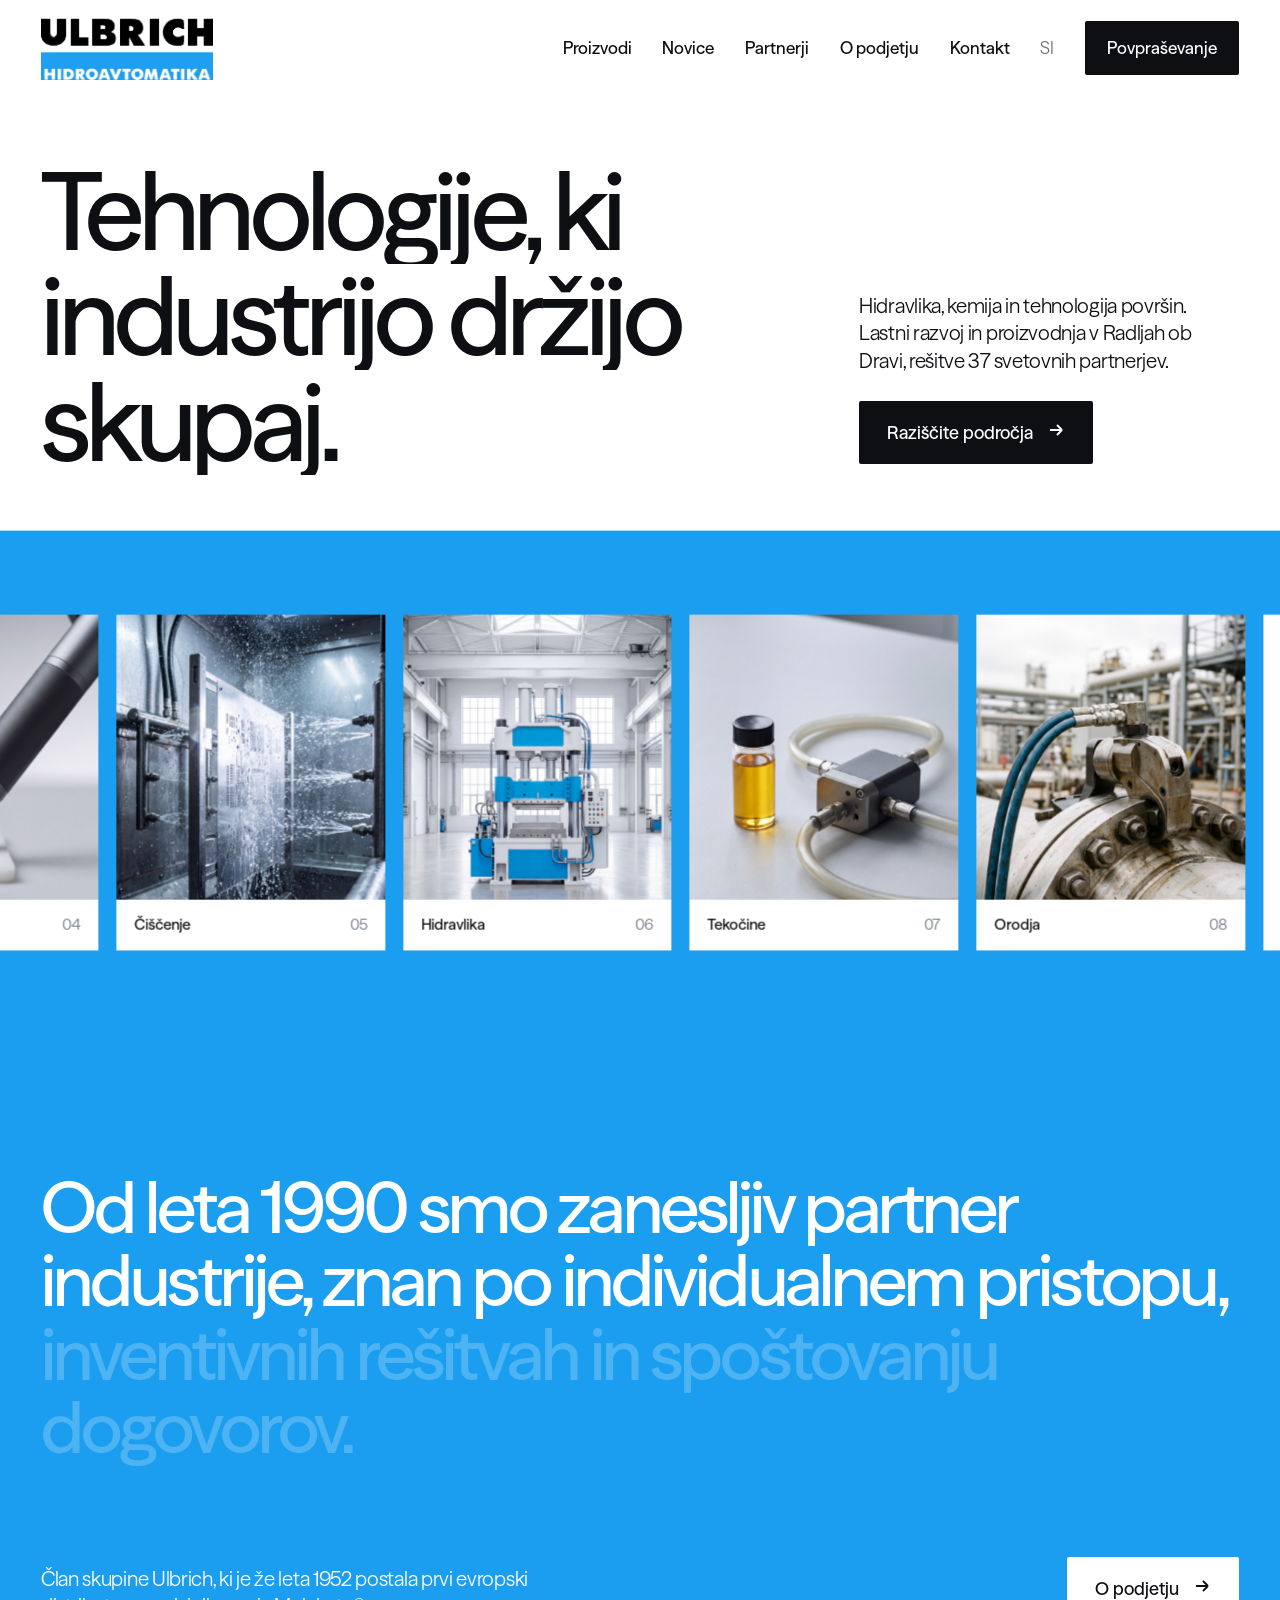
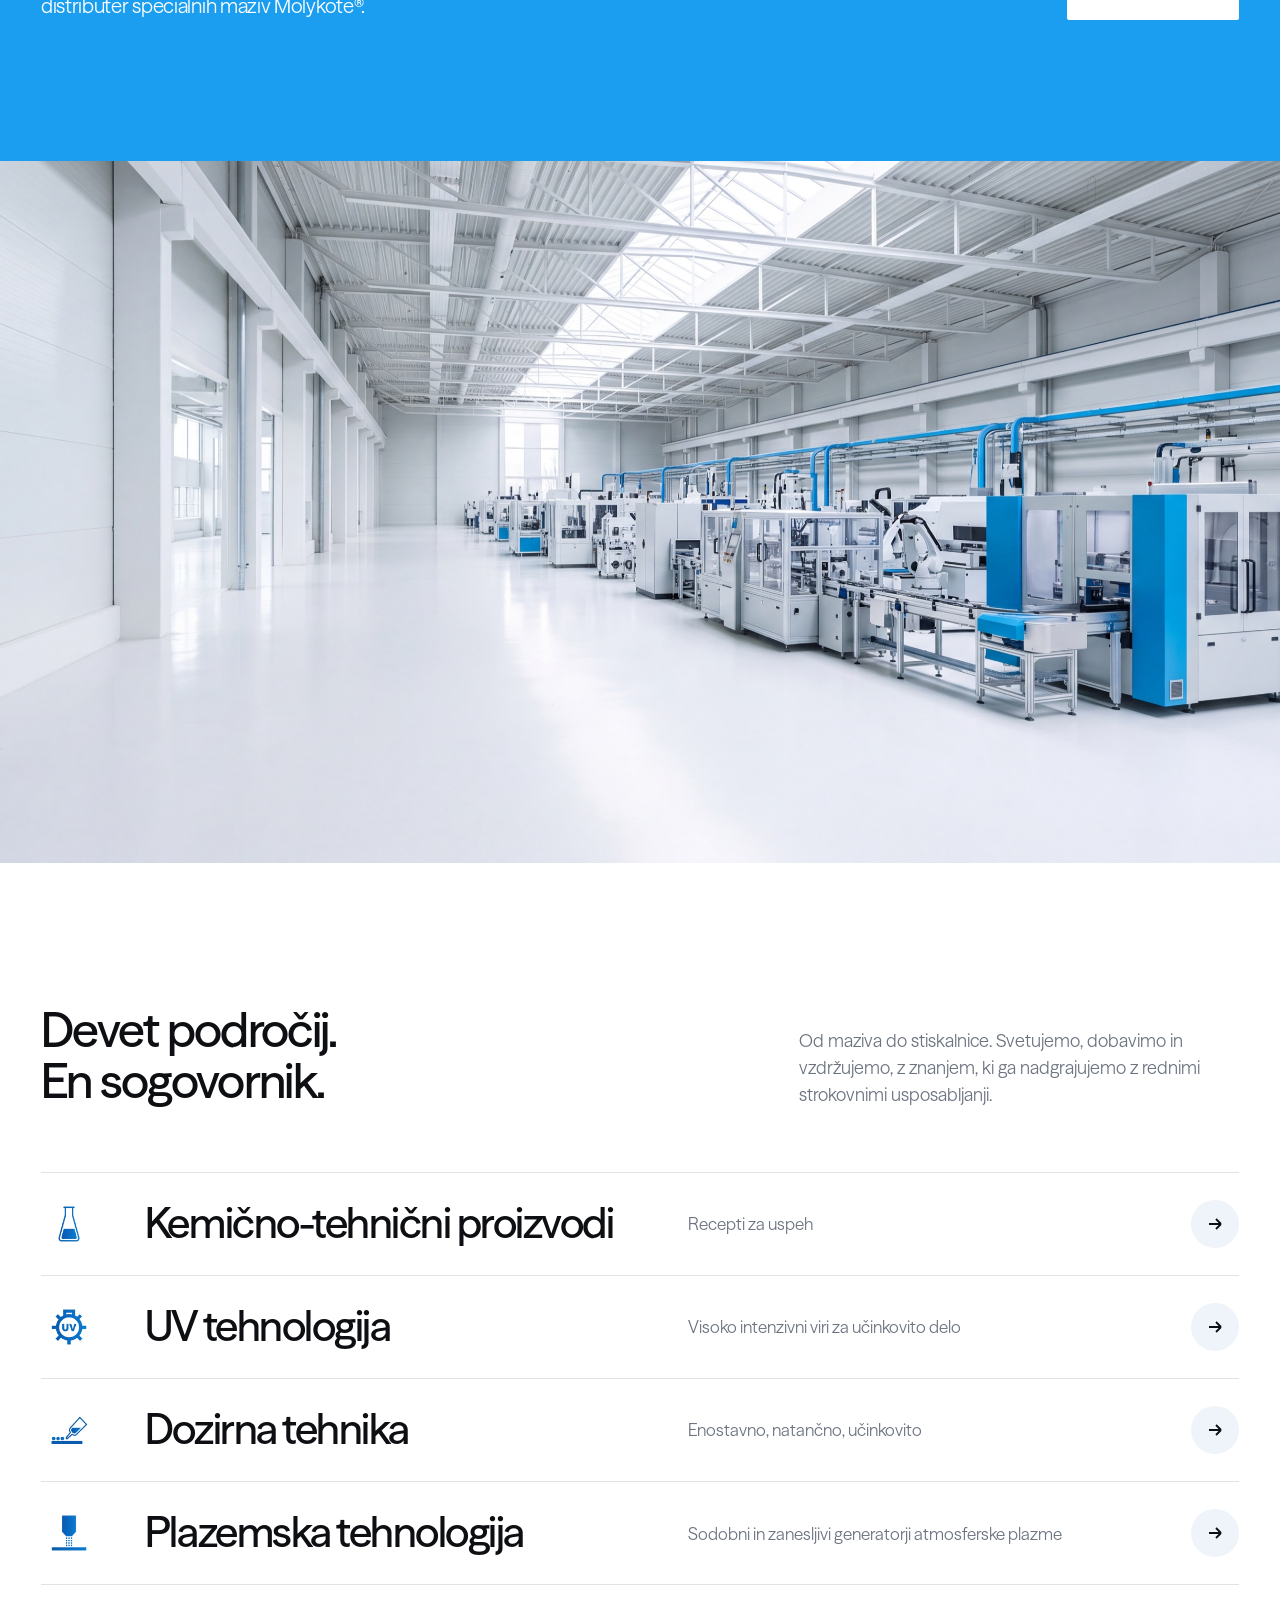
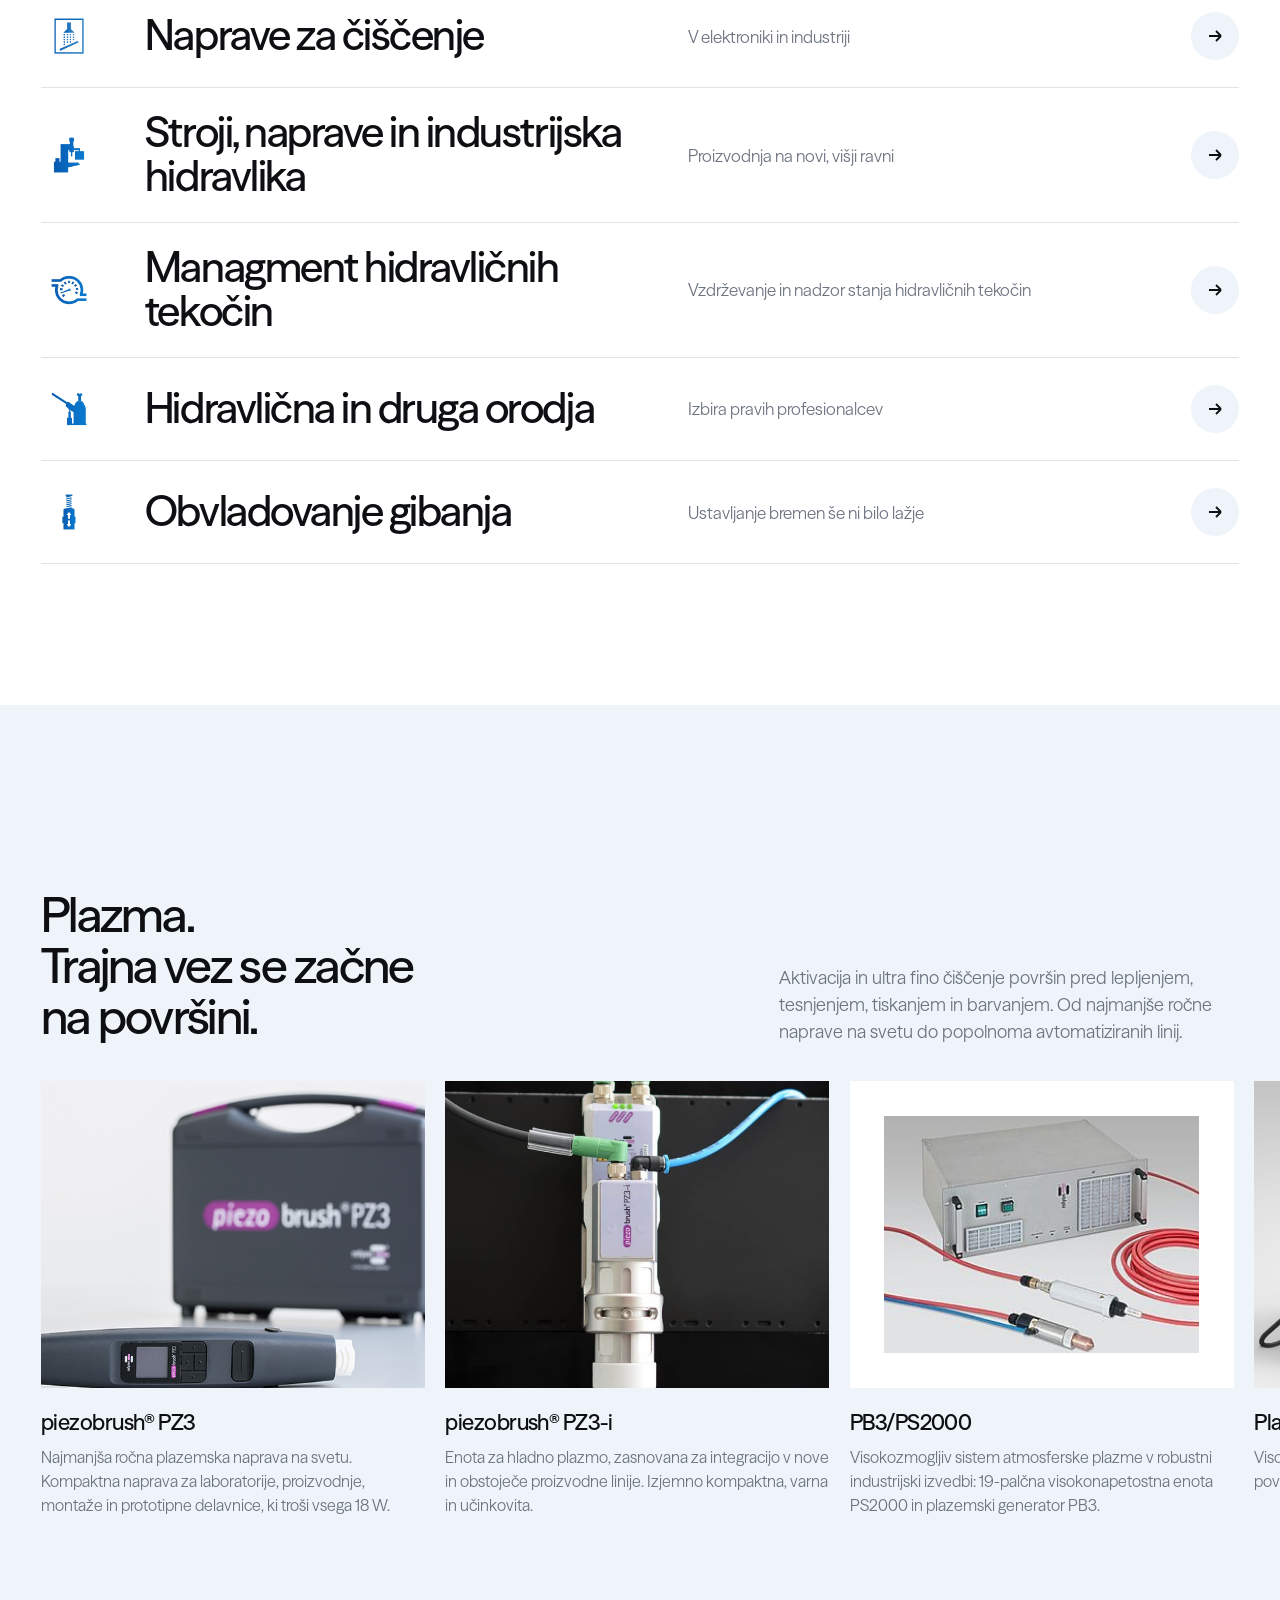
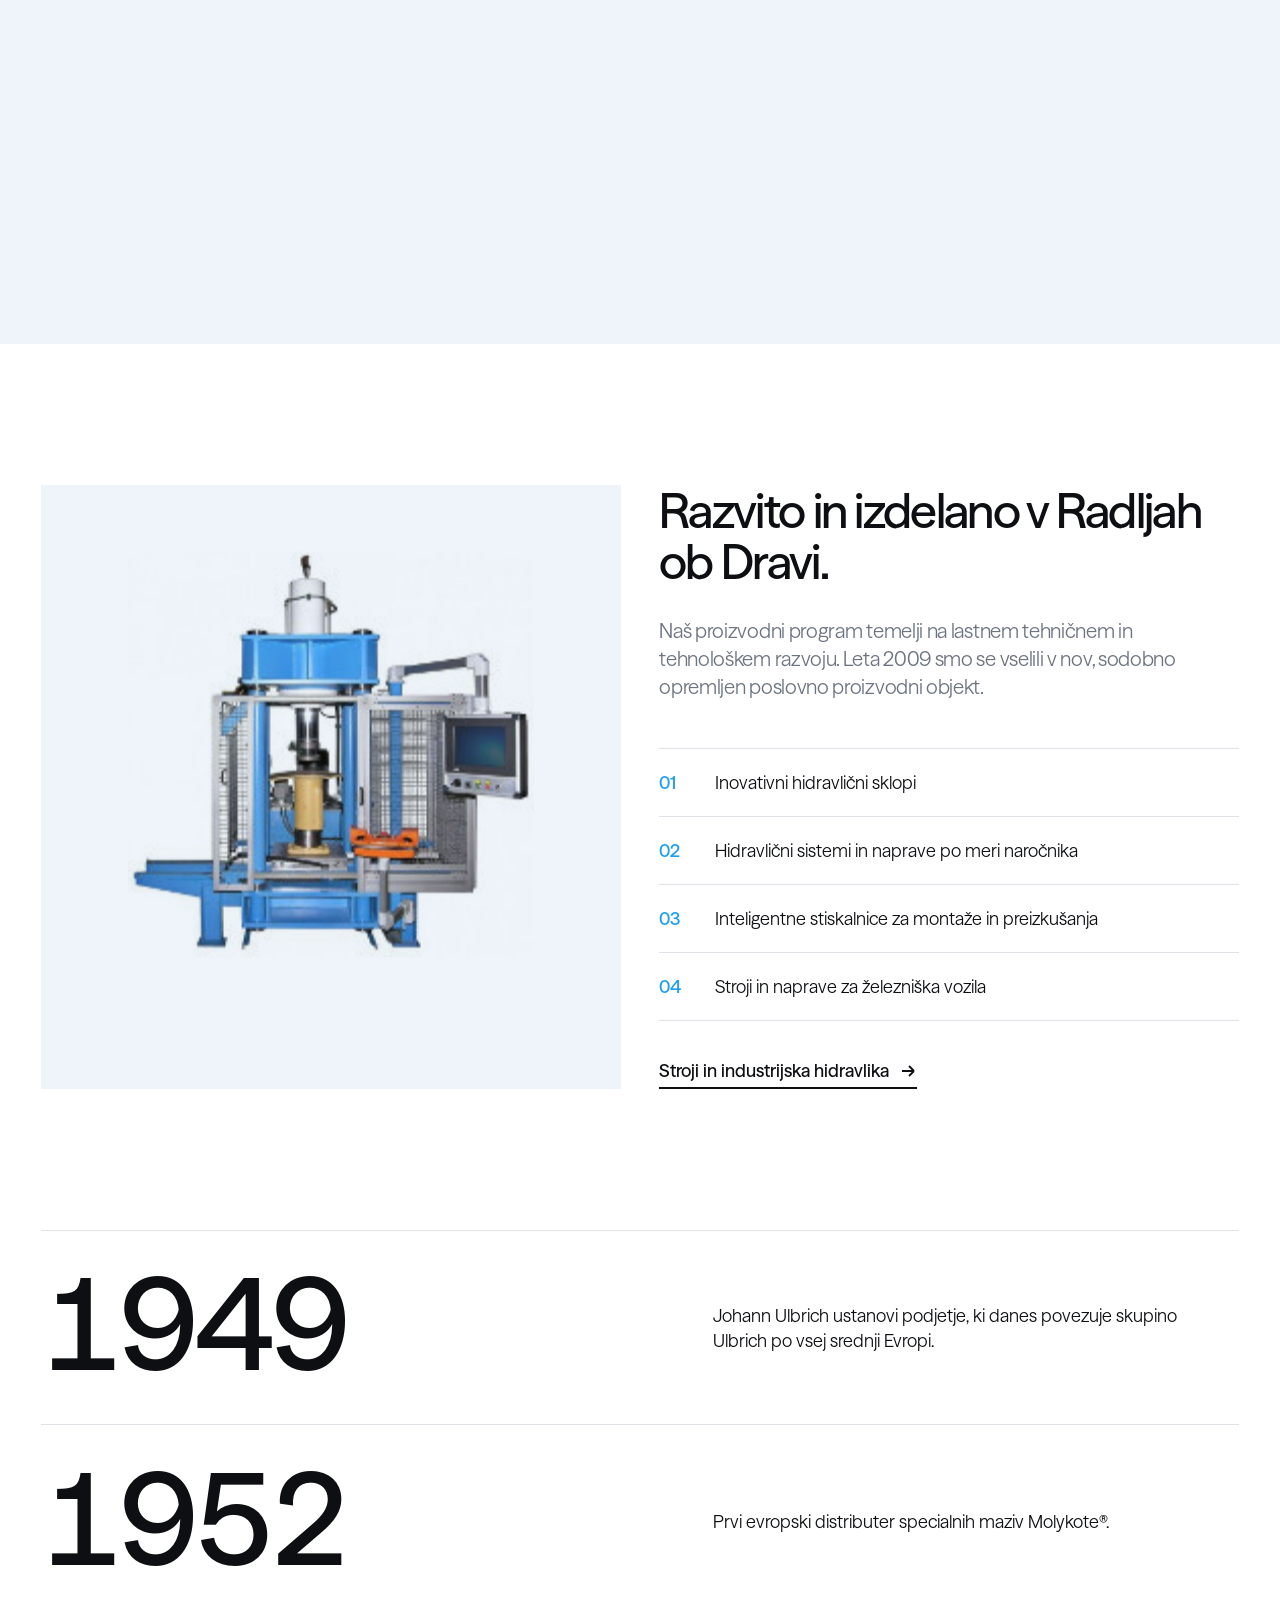
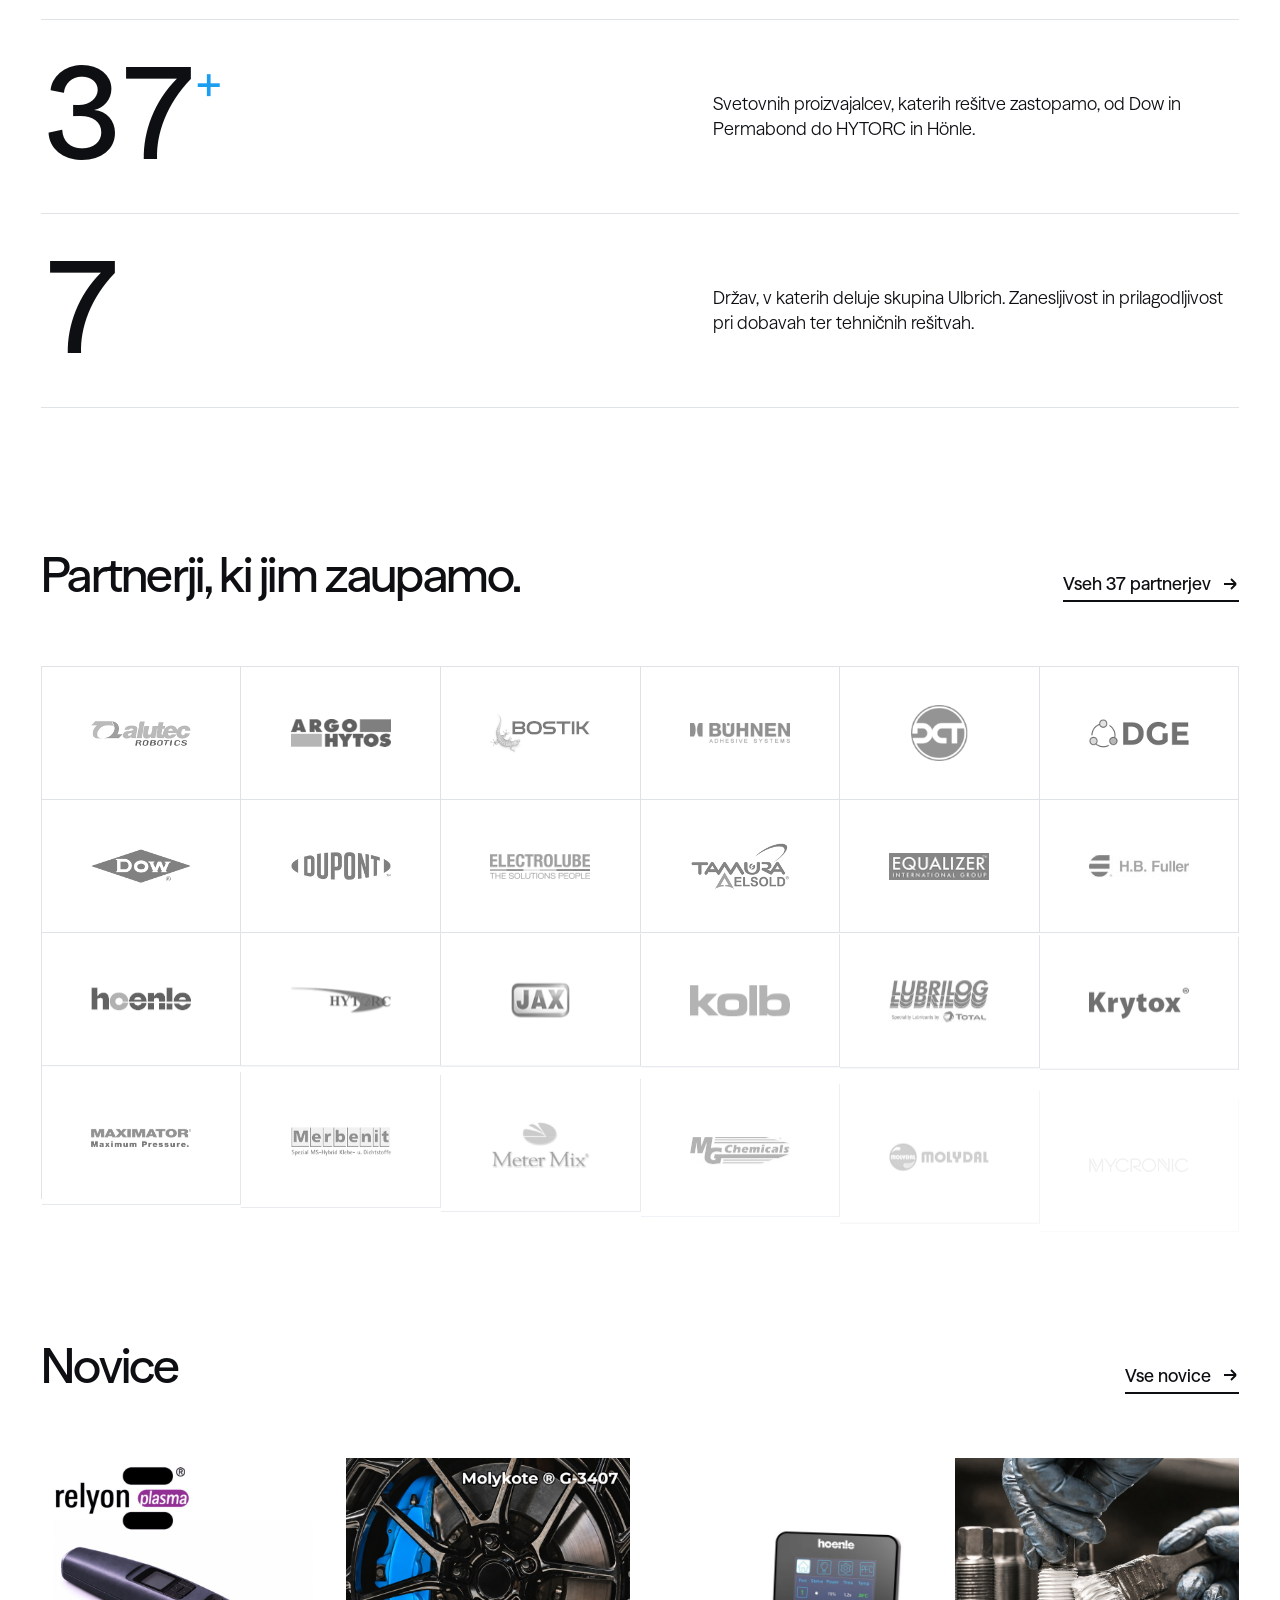
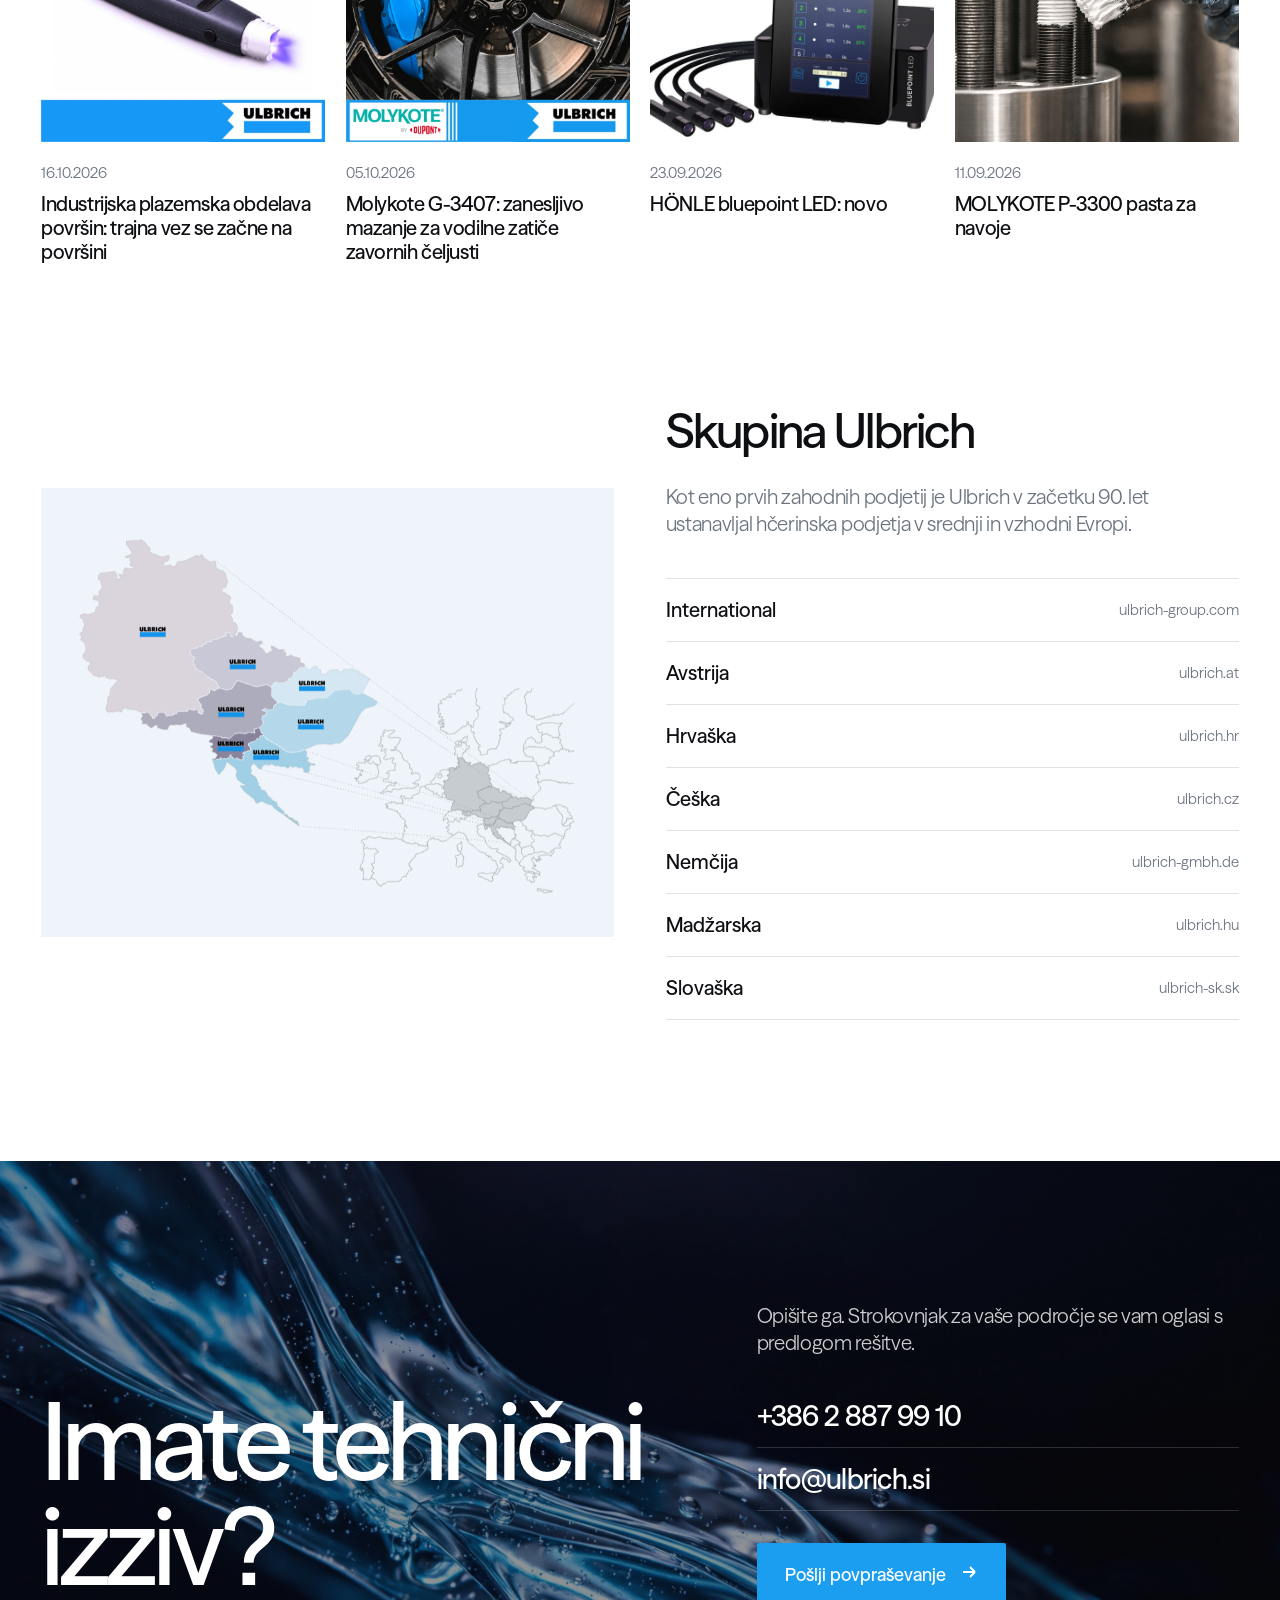
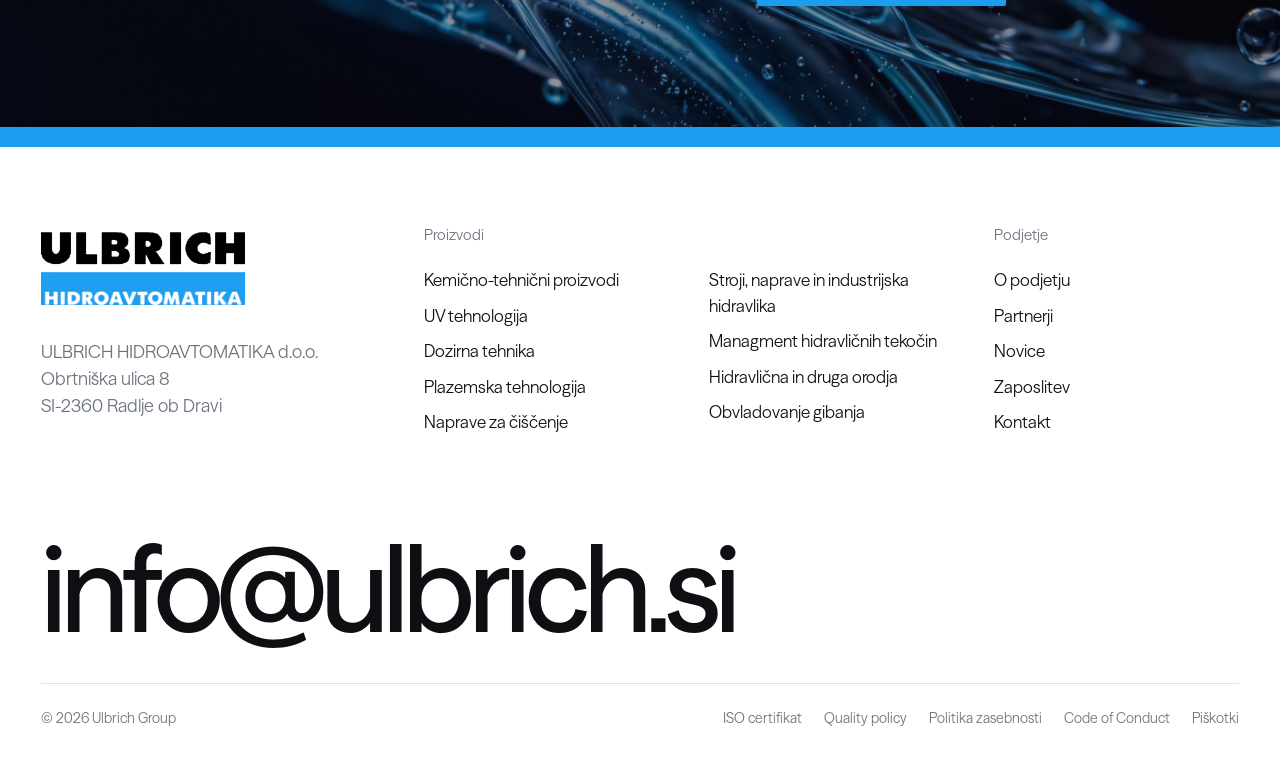
==== site/index.html @ 4a5169c9 "Ulbrich Hidroavtomatika website redesign Static multi-page site (home, 9 technology categories, news" ====
<!doctype html>
<html lang="sl"><head>
<meta charset="utf-8"><meta name="viewport" content="width=device-width,initial-scale=1">
<title>Ulbrich Hidroavtomatika</title><meta name="description" content="Ulbrich Hidroavtomatika: kemično-tehnični proizvodi, UV, dozirna in plazemska tehnologija, industrijska hidravlika in orodja. Radlje ob Dravi, od leta 1990."><meta name="robots" content="noindex">
<link rel="icon" href="assets/img/fav512.png"><link rel="preload" href="assets/fonts/SeasonSans-TRIAL-Medium.otf" as="font" type="font/otf" crossorigin>
<link rel="stylesheet" href="assets/css/style.css">
</head><body>

<div class="loader" aria-hidden="true"><div class="lg"><img src="assets/img/logo_hidro.png" alt=""></div></div>
<header class="hdr">
  <a class="logo" href="index.html" aria-label="Ulbrich Hidroavtomatika, domov"><img src="assets/img/logo_hidro.png" alt="Ulbrich Hidroavtomatika"></a>
  <nav class="nav">
    <button data-mega class="">Proizvodi</button>
    <a href="novice.html" class="">Novice</a>
    <a href="partnerji.html" class="">Partnerji</a>
    <a href="o-podjetju.html" class="">O podjetju</a>
    <a href="kontakt.html" class="">Kontakt</a>
    <span class="lang hide-m">SI</span>
    <a class="cta" href="#" data-inquiry="">Povpraševanje</a>
  </nav>
  <button class="burger" aria-label="Meni"><span></span><span></span></button>
</header>
<div class="mega" role="menu">
  <div class="mega-cats"><a href="kemicno-tehnicni-proizvodi.html" data-pic="assets/img/hf/02_adhesive.jpg" class="is-on"><span class="n">01</span>Kemično-tehnični proizvodi</a><a href="uv-tehnologija.html" data-pic="assets/img/hf/03_uv.jpg" class=""><span class="n">02</span>UV tehnologija</a><a href="dozirna-tehnika.html" data-pic="assets/img/hf/04_dispense.jpg" class=""><span class="n">03</span>Dozirna tehnika</a><a href="plazemska-tehnologija.html" data-pic="assets/img/hf/05_plasma.jpg" class=""><span class="n">04</span>Plazemska tehnologija</a><a href="naprave-za-ciscenje.html" data-pic="assets/img/hf/06_cleaning.jpg" class=""><span class="n">05</span>Naprave za čiščenje</a><a href="stroji-naprave-industrijska-hidravlika.html" data-pic="assets/img/hf/07_press.jpg" class=""><span class="n">06</span>Stroji, naprave in industrijska hidravlika</a><a href="managment-hidravlicnih-tekocin.html" data-pic="assets/img/hf/08_oil.jpg" class=""><span class="n">07</span>Managment hidravličnih tekočin</a><a href="hidravlicna-in-druga-orodja.html" data-pic="assets/img/hf/09_bolting.jpg" class=""><span class="n">08</span>Hidravlična in druga orodja</a><a href="obvladovanje-gibanja.html" data-pic="assets/img/menu_31.jpg" class=""><span class="n">09</span>Obvladovanje gibanja</a></div>
  <div><div class="mega-subs is-on"><a href="kemicno-tehnicni-proizvodi.html">Maziva</a><a href="kemicno-tehnicni-proizvodi.html">Lepila</a><a href="kemicno-tehnicni-proizvodi.html">Tesnilno-lepilne mase</a><a href="kemicno-tehnicni-proizvodi.html">Elektro-kemikalije</a><a href="kemicno-tehnicni-proizvodi.html">Silikonski materiali</a><a href="kemicno-tehnicni-proizvodi.html">Protikorozijska zaščita</a><a href="kemicno-tehnicni-proizvodi.html">Spajke in paste</a><a href="kemicno-tehnicni-proizvodi.html">Čistila in topila za lepila, tesnilne mase in maziva</a><a class="all" href="kemicno-tehnicni-proizvodi.html">Vse o področju kemija &rarr;</a></div><div class="mega-subs "><a href="uv-tehnologija.html">Naprave za sušenje lepil, barv in zalivnih mas</a><a href="uv-tehnologija.html">Naprave za simulacijo sončnega sevanja</a><a href="uv-tehnologija.html">Naprave za testiranje PV panelov</a><a href="uv-tehnologija.html">Naprave za dezinfekcijo</a><a href="uv-tehnologija.html">UV metri, naprave za merjenje intenzitete UV sevanja</a><a href="uv-tehnologija.html">UV LED</a><a class="all" href="uv-tehnologija.html">Vse o področju uv &rarr;</a></div><div class="mega-subs "><a href="dozirna-tehnika.html">Dozirne pištole</a><a href="dozirna-tehnika.html">Dozirni ventili</a><a href="dozirna-tehnika.html">XYZ dozirni sistemi</a><a href="dozirna-tehnika.html">2K mešalni sistemi</a><a href="dozirna-tehnika.html">Pripomočki in potrošni material</a><a href="dozirna-tehnika.html">Dispenzerji in kontrolerji za dozirne ventile</a><a href="dozirna-tehnika.html">Odsesovalne naprave</a><a href="dozirna-tehnika.html">Lube Dispensing</a><a class="all" href="dozirna-tehnika.html">Vse o področju doziranje &rarr;</a></div><div class="mega-subs "><a href="plazemska-tehnologija.html">piezobrush® PZ3</a><a href="plazemska-tehnologija.html">piezobrush® PZ3-i</a><a href="plazemska-tehnologija.html">PB3/PS2000</a><a href="plazemska-tehnologija.html">Plasmatool</a><a href="plazemska-tehnologija.html">Avtomatizacija plazmiranja</a><a href="plazemska-tehnologija.html">Plasma Nozzles for PB3/PS2000</a><a href="plazemska-tehnologija.html">3D tisk s plazemsko aktivacijo</a><a href="plazemska-tehnologija.html">Starter Kit Gas in Electrical</a><a href="plazemska-tehnologija.html">Plasma Treatment Software</a><a href="plazemska-tehnologija.html">Testink-Pins</a><a class="all" href="plazemska-tehnologija.html">Vse o področju plazma &rarr;</a></div><div class="mega-subs "><a href="naprave-za-ciscenje.html">DCT čistilne naprave</a><a href="naprave-za-ciscenje.html">DCT AirJet 4127 CRD</a><a href="naprave-za-ciscenje.html">DCT InJet 388 CD</a><a href="naprave-za-ciscenje.html">DCT InJet 388 CRD</a><a href="naprave-za-ciscenje.html">DCT InJet 388 CRRD Combo</a><a href="naprave-za-ciscenje.html">DCT InJet 388 TWIN CRRD</a><a class="all" href="naprave-za-ciscenje.html">Vse o področju čiščenje &rarr;</a></div><div class="mega-subs "><a href="stroji-naprave-industrijska-hidravlika.html">Stroji in naprave s hidravličnim pogonom in elektronskim krmiljenjem</a><a href="stroji-naprave-industrijska-hidravlika.html">Stroji in naprave za železniška vozila</a><a href="stroji-naprave-industrijska-hidravlika.html">Visokotlačne komponente, kompresorji in sistemi za zrak, pline in tekočine</a><a href="stroji-naprave-industrijska-hidravlika.html">Hidravlični cilindri</a><a href="stroji-naprave-industrijska-hidravlika.html">Hidravlični agregati</a><a href="stroji-naprave-industrijska-hidravlika.html">Hidravlični ventili</a><a href="stroji-naprave-industrijska-hidravlika.html">Hidravlični krmilni bloki</a><a href="stroji-naprave-industrijska-hidravlika.html">Proporcionalna in servo tehnika</a><a href="stroji-naprave-industrijska-hidravlika.html">Filtri za hidravliko</a><a href="stroji-naprave-industrijska-hidravlika.html">Hidravlični sistemi</a><a class="all" href="stroji-naprave-industrijska-hidravlika.html">Vse o področju hidravlika &rarr;</a></div><div class="mega-subs "><a href="managment-hidravlicnih-tekocin.html">Naprave za vzdrževanje in nadzor stanja hidravličnih tekočin</a><a href="managment-hidravlicnih-tekocin.html">Senzorji in merilna tehnika</a><a class="all" href="managment-hidravlicnih-tekocin.html">Vse o področju tekočine &rarr;</a></div><div class="mega-subs "><a href="hidravlicna-in-druga-orodja.html">Hidravlične dvigalke in dvigala</a><a href="hidravlicna-in-druga-orodja.html">Hidravlične črpalke za orodja</a><a href="hidravlicna-in-druga-orodja.html">Mehanski in hidravlični snemalci</a><a href="hidravlicna-in-druga-orodja.html">Delavniške stiskalnice</a><a href="hidravlicna-in-druga-orodja.html">POWER TEAM hidravlični stroji za vijačenje</a><a href="hidravlicna-in-druga-orodja.html">Namenska orodja</a><a href="hidravlicna-in-druga-orodja.html">Ventili</a><a href="hidravlicna-in-druga-orodja.html">Dodatki</a><a href="hidravlicna-in-druga-orodja.html">HYTORC hidravlični stroji za vijačenje</a><a href="hidravlicna-in-druga-orodja.html">HYTORC pnevmatski stroji za vijačenje</a><a class="all" href="hidravlicna-in-druga-orodja.html">Vse o področju orodja &rarr;</a></div><div class="mega-subs "><a href="obvladovanje-gibanja.html">Amortizerji</a><a href="obvladovanje-gibanja.html">Zračne in plinske vzmeti</a><a href="obvladovanje-gibanja.html">Heavy-duty amortizerji in odbojniki</a><a href="obvladovanje-gibanja.html">Rotacijski dušilci</a><a href="obvladovanje-gibanja.html">Oljne zavore in zaviralni cilindri</a><a href="obvladovanje-gibanja.html">Žičnate blazine in izolatorji vibracij</a><a class="all" href="obvladovanje-gibanja.html">Vse o področju gibanje &rarr;</a></div></div>
  <div class="mega-pic"><img src="assets/img/hf/02_adhesive.jpg" alt=""></div>
</div>
<div class="mega-scrim"></div>
<nav class="mnav">
  <details><summary>Proizvodi</summary><div class="msub"><a href="kemicno-tehnicni-proizvodi.html">Kemično-tehnični proizvodi</a><a href="uv-tehnologija.html">UV tehnologija</a><a href="dozirna-tehnika.html">Dozirna tehnika</a><a href="plazemska-tehnologija.html">Plazemska tehnologija</a><a href="naprave-za-ciscenje.html">Naprave za čiščenje</a><a href="stroji-naprave-industrijska-hidravlika.html">Stroji, naprave in industrijska hidravlika</a><a href="managment-hidravlicnih-tekocin.html">Managment hidravličnih tekočin</a><a href="hidravlicna-in-druga-orodja.html">Hidravlična in druga orodja</a><a href="obvladovanje-gibanja.html">Obvladovanje gibanja</a></div></details>
  <a href="novice.html">Novice</a><a href="partnerji.html">Partnerji</a><a href="o-podjetju.html">O podjetju</a><a href="kontakt.html">Kontakt</a>
  <a href="prosta-delovna-mesta.html">Zaposlitev</a>
  <p style="margin-top:40px"><a class="btn blue" href="#" data-inquiry="" style="font-size:18px;border:0">Pošlji povpraševanje</a></p>
</nav>
<main>
<section class="hero">
  <div class="wrap hero-top">
    <h1 class="h-mega"><span class="line"><span>Tehnologije, ki</span></span><span class="line"><span>industrijo držijo</span></span><span class="line"><span>skupaj.</span></span></h1>
    <div class="hero-side">
      <p class="lead">Hidravlika, kemija in tehnologija površin. Lastni razvoj in proizvodnja v Radljah ob Dravi, rešitve 37 svetovnih partnerjev.</p>
      <a class="btn" href="#tehnologije">Raziščite področja <span class="arr"><svg width="18" height="18" viewBox="0 0 18 18" fill="none"><path d="M3 9h12m0 0-5-5m5 5-5 5" stroke="currentColor" stroke-width="1.8"/></svg></span></a>
    </div>
  </div>
  <div class="hero-band"><div class="reel"><div class="reel-card photo"><img src="assets/img/hf/02_adhesive.jpg" alt="Kemično-tehnični proizvodi"><div class="cap"><span>Kemija</span><span>01</span></div></div><div class="reel-card photo"><img src="assets/img/hf/03_uv.jpg" alt="UV tehnologija"><div class="cap"><span>UV</span><span>02</span></div></div><div class="reel-card photo"><img src="assets/img/hf/04_dispense.jpg" alt="Dozirna tehnika"><div class="cap"><span>Doziranje</span><span>03</span></div></div><div class="reel-card photo"><img src="assets/img/hf/05_plasma.jpg" alt="Plazemska tehnologija"><div class="cap"><span>Plazma</span><span>04</span></div></div><div class="reel-card photo"><img src="assets/img/hf/06_cleaning.jpg" alt="Naprave za čiščenje"><div class="cap"><span>Čiščenje</span><span>05</span></div></div><div class="reel-card photo"><img src="assets/img/hf/07_press.jpg" alt="Stroji, naprave in industrijska hidravlika"><div class="cap"><span>Hidravlika</span><span>06</span></div></div><div class="reel-card photo"><img src="assets/img/hf/08_oil.jpg" alt="Managment hidravličnih tekočin"><div class="cap"><span>Tekočine</span><span>07</span></div></div><div class="reel-card photo"><img src="assets/img/hf/09_bolting.jpg" alt="Hidravlična in druga orodja"><div class="cap"><span>Orodja</span><span>08</span></div></div><div class="reel-card "><img src="assets/img/menu_31.jpg" alt="Obvladovanje gibanja"><div class="cap"><span>Gibanje</span><span>09</span></div></div></div></div>
</section>

<section class="statement sec wrap">
  <p class="h-xl">Od leta 1990 smo zanesljiv partner industrije, znan po individualnem pristopu, inventivnih rešitvah in spoštovanju dogovorov.</p>
  <div class="statement-meta">
    <p class="lead" style="color:#fff">Član skupine Ulbrich, ki je že leta 1952 postala prvi evropski distributer specialnih maziv Molykote®.</p>
    <a class="btn white" href="o-podjetju.html">O podjetju <span class="arr"><svg width="18" height="18" viewBox="0 0 18 18" fill="none"><path d="M3 9h12m0 0-5-5m5 5-5 5" stroke="currentColor" stroke-width="1.8"/></svg></span></a>
  </div>
</section>

<section class="band" aria-hidden="true"><img data-par src="assets/img/hf/10_hall.jpg" alt=""></section>

<section class="sec wrap" id="tehnologije">
  <div class="tech-head">
    <h2 class="h-l split-lines">Devet področij.<br>En sogovornik.</h2>
    <p class="muted rv">Od maziva do stiskalnice. Svetujemo, dobavimo in vzdržujemo, z znanjem, ki ga nadgrajujemo z rednimi strokovnimi usposabljanji.</p>
  </div>
  <div class="tech-list">
      <a class="tech-row" href="kemicno-tehnicni-proizvodi.html">
        <img class="ic" src="assets/img/menu_11.jpg" alt="">
        <span class="nm">Kemično-tehnični proizvodi</span>
        <span class="tg">Recepti za uspeh</span>
        <span class="go"><svg width="18" height="18" viewBox="0 0 18 18" fill="none"><path d="M3 9h12m0 0-5-5m5 5-5 5" stroke="currentColor" stroke-width="1.8"/></svg></span>
      </a>
      <a class="tech-row" href="uv-tehnologija.html">
        <img class="ic" src="assets/img/menu_45.jpg" alt="">
        <span class="nm">UV tehnologija</span>
        <span class="tg">Visoko intenzivni viri za učinkovito delo</span>
        <span class="go"><svg width="18" height="18" viewBox="0 0 18 18" fill="none"><path d="M3 9h12m0 0-5-5m5 5-5 5" stroke="currentColor" stroke-width="1.8"/></svg></span>
      </a>
      <a class="tech-row" href="dozirna-tehnika.html">
        <img class="ic" src="assets/img/menu_159.jpg" alt="">
        <span class="nm">Dozirna tehnika</span>
        <span class="tg">Enostavno, natančno, učinkovito</span>
        <span class="go"><svg width="18" height="18" viewBox="0 0 18 18" fill="none"><path d="M3 9h12m0 0-5-5m5 5-5 5" stroke="currentColor" stroke-width="1.8"/></svg></span>
      </a>
      <a class="tech-row" href="plazemska-tehnologija.html">
        <img class="ic" src="assets/img/menu_230.jpg" alt="">
        <span class="nm">Plazemska tehnologija</span>
        <span class="tg">Sodobni in zanesljivi generatorji atmosferske plazme</span>
        <span class="go"><svg width="18" height="18" viewBox="0 0 18 18" fill="none"><path d="M3 9h12m0 0-5-5m5 5-5 5" stroke="currentColor" stroke-width="1.8"/></svg></span>
      </a>
      <a class="tech-row" href="naprave-za-ciscenje.html">
        <img class="ic" src="assets/img/menu_242.jpg" alt="">
        <span class="nm">Naprave za čiščenje</span>
        <span class="tg">V elektroniki in industriji</span>
        <span class="go"><svg width="18" height="18" viewBox="0 0 18 18" fill="none"><path d="M3 9h12m0 0-5-5m5 5-5 5" stroke="currentColor" stroke-width="1.8"/></svg></span>
      </a>
      <a class="tech-row" href="stroji-naprave-industrijska-hidravlika.html">
        <img class="ic" src="assets/img/menu_44.jpg" alt="">
        <span class="nm">Stroji, naprave in industrijska hidravlika</span>
        <span class="tg">Proizvodnja na novi, višji ravni</span>
        <span class="go"><svg width="18" height="18" viewBox="0 0 18 18" fill="none"><path d="M3 9h12m0 0-5-5m5 5-5 5" stroke="currentColor" stroke-width="1.8"/></svg></span>
      </a>
      <a class="tech-row" href="managment-hidravlicnih-tekocin.html">
        <img class="ic" src="assets/img/menu_8.jpg" alt="">
        <span class="nm">Managment hidravličnih tekočin</span>
        <span class="tg">Vzdrževanje in nadzor stanja hidravličnih tekočin</span>
        <span class="go"><svg width="18" height="18" viewBox="0 0 18 18" fill="none"><path d="M3 9h12m0 0-5-5m5 5-5 5" stroke="currentColor" stroke-width="1.8"/></svg></span>
      </a>
      <a class="tech-row" href="hidravlicna-in-druga-orodja.html">
        <img class="ic" src="assets/img/menu_9.jpg" alt="">
        <span class="nm">Hidravlična in druga orodja</span>
        <span class="tg">Izbira pravih profesionalcev</span>
        <span class="go"><svg width="18" height="18" viewBox="0 0 18 18" fill="none"><path d="M3 9h12m0 0-5-5m5 5-5 5" stroke="currentColor" stroke-width="1.8"/></svg></span>
      </a>
      <a class="tech-row" href="obvladovanje-gibanja.html">
        <img class="ic" src="assets/img/menu_10.jpg" alt="">
        <span class="nm">Obvladovanje gibanja</span>
        <span class="tg">Ustavljanje bremen še ni bilo lažje</span>
        <span class="go"><svg width="18" height="18" viewBox="0 0 18 18" fill="none"><path d="M3 9h12m0 0-5-5m5 5-5 5" stroke="currentColor" stroke-width="1.8"/></svg></span>
      </a></div>
  <div class="tech-float"><img class="photo" src="assets/img/hf/02_adhesive.jpg" alt=""><img class="photo" src="assets/img/hf/03_uv.jpg" alt=""><img class="photo" src="assets/img/hf/04_dispense.jpg" alt=""><img class="photo" src="assets/img/hf/05_plasma.jpg" alt=""><img class="photo" src="assets/img/hf/06_cleaning.jpg" alt=""><img class="photo" src="assets/img/hf/07_press.jpg" alt=""><img class="photo" src="assets/img/hf/08_oil.jpg" alt=""><img class="photo" src="assets/img/hf/09_bolting.jpg" alt=""><img class="" src="assets/img/menu_31.jpg" alt=""></div>
</section>

<section class="hscroll">
  <div class="hscroll-pin">
    <div class="wrap hscroll-head">
      <h2 class="h-l">Plazma.<br>Trajna vez se začne<br>na površini.</h2>
      <p class="muted">Aktivacija in ultra fino čiščenje površin pred lepljenjem, tesnjenjem, tiskanjem in barvanjem. Od najmanjše ročne naprave na svetu do popolnoma avtomatiziranih linij.</p>
    </div>
    <div class="track">
      <article class="pcard"><div class="pic "><img src="assets/img/full_piezobrush_PZ3_with_transport_case_for_online.jpg" alt="piezobrush® PZ3" loading="lazy"></div>
        <h3>piezobrush® PZ3</h3><p>Najmanjša ročna plazemska naprava na svetu. Kompaktna naprava za laboratorije, proizvodnje, montaže in prototipne delavnice, ki troši vsega 18 W.</p></article>
      <article class="pcard"><div class="pic "><img src="assets/img/full_piezobrush_PZ3i.jpg" alt="piezobrush® PZ3-i" loading="lazy"></div>
        <h3>piezobrush® PZ3-i</h3><p>Enota za hladno plazmo, zasnovana za integracijo v nove in obstoječe proizvodne linije. Izjemno kompaktna, varna in učinkovita.</p></article>
      <article class="pcard"><div class="pic fit"><img src="assets/img/full_PB3_PS2000_High_performance_atmospheric_plasma_system.jpg" alt="PB3/PS2000" loading="lazy"></div>
        <h3>PB3/PS2000</h3><p>Visokozmogljiv sistem atmosferske plazme v robustni industrijski izvedbi: 19-palčna visokonapetostna enota PS2000 in plazemski generator PB3.</p></article>
      <article class="pcard"><div class="pic "><img src="assets/img/full_Plasmatool.jpg" alt="Plasmatool" loading="lazy"></div>
        <h3>Plasmatool</h3><p>Visoko učinkovita ročna naprava za aktivacijo in čiščenje površin s pomočjo atmosferske plazme.</p></article>
      <article class="pcard"><div class="pic fit"><img src="assets/img/full_Automation_solutions_for_plasma_applications.jpg" alt="Avtomatizacija plazmiranja" loading="lazy"></div>
        <h3>Avtomatizacija plazmiranja</h3><p>ULBRICH Automation združuje tehnično kompetenco, tehnologijo avtomatizacije ter več kot 60 let inženirskih izkušenj.</p></article>
      <article class="pcard"><div class="pic fit"><img src="assets/img/full_PLASMA_NOZZLES.jpg" alt="Plasma Nozzles for PB3/PS2000" loading="lazy"></div>
        <h3>Plasma Nozzles for PB3/PS2000</h3><p>Visokozmogljive šobe za delovanje s pulznim atmosferskim oblokom (PAA®) in napajalnikom PS2000.</p></article>
      <article class="pcard"><div class="pic "><img src="assets/img/full_Maximum_Surface_Quality_in_3D_Printing_through_Plasma_Activation.jpg" alt="3D tisk s plazemsko aktivacijo" loading="lazy"></div>
        <h3>3D tisk s plazemsko aktivacijo</h3><p>Najvišja kakovost površine pri 3D tisku FDM s plazemsko aktivacijo podlage.</p></article>
      <article class="pcard intro"><a class="btn blue" href="plazemska-tehnologija.html">Vsa plazemska tehnologija <span class="arr"><svg width="18" height="18" viewBox="0 0 18 18" fill="none"><path d="M3 9h12m0 0-5-5m5 5-5 5" stroke="currentColor" stroke-width="1.8"/></svg></span></a></article>
    </div>
  </div>
</section>

<section class="sec wrap">
  <div class="split">
    <div class="pic"><img data-par src="assets/img/menu_229.jpg" alt="Hidravlična stiskalnica Ulbrich za železniška vozila"></div>
    <div style="display:flex;flex-direction:column;justify-content:center">
      <h2 class="h-l split-lines">Razvito in izdelano v Radljah ob Dravi.</h2>
      <p class="lead muted rv" style="margin-top:28px">Naš proizvodni program temelji na lastnem tehničnem in tehnološkem razvoju. Leta 2009 smo se vselili v nov, sodobno opremljen poslovno proizvodni objekt.</p>
      <ul class="caps" data-stagger>
        <li><span>01</span><span>Inovativni hidravlični sklopi</span></li>
        <li><span>02</span><span>Hidravlični sistemi in naprave po meri naročnika</span></li>
        <li><span>03</span><span>Inteligentne stiskalnice za montaže in preizkušanja</span></li>
        <li><span>04</span><span>Stroji in naprave za železniška vozila</span></li>
      </ul>
      <p style="margin-top:36px"><a class="link" href="stroji-naprave-industrijska-hidravlika.html">Stroji in industrijska hidravlika <svg width="18" height="18" viewBox="0 0 18 18" fill="none"><path d="M3 9h12m0 0-5-5m5 5-5 5" stroke="currentColor" stroke-width="1.8"/></svg></a></p>
    </div>
  </div>
</section>

<section class="sec wrap" style="padding-top:0">
  <div class="nums">
    <div class="num"><div class="v"><span data-count="1949" data-from="1900">1949</span></div><p>Johann Ulbrich ustanovi podjetje, ki danes povezuje skupino Ulbrich po vsej srednji Evropi.</p></div>
    <div class="num"><div class="v"><span data-count="1952" data-from="1900">1952</span></div><p>Prvi evropski distributer specialnih maziv Molykote®.</p></div>
    <div class="num"><div class="v"><span data-count="37">37</span><sup>+</sup></div><p>Svetovnih proizvajalcev, katerih rešitve zastopamo, od Dow in Permabond do HYTORC in Hönle.</p></div>
    <div class="num"><div class="v"><span data-count="7">7</span></div><p>Držav, v katerih deluje skupina Ulbrich. Zanesljivost in prilagodljivost pri dobavah ter tehničnih rešitvah.</p></div>
  </div>
</section>

<section class="sec wrap" style="padding-top:0">
  <div class="tech-head">
    <h2 class="h-l split-lines">Partnerji, ki jim zaupamo.</h2>
    <a class="link rv" href="partnerji.html">Vseh 37 partnerjev <svg width="18" height="18" viewBox="0 0 18 18" fill="none"><path d="M3 9h12m0 0-5-5m5 5-5 5" stroke="currentColor" stroke-width="1.8"/></svg></a>
  </div>
  <div class="logos" data-stagger><a href="partnerji.html" title="Alutec Robotics"><img src="assets/logos/aeb_robotics.png" alt="Alutec Robotics" loading="lazy"></a><a href="partnerji.html" title="Argo-Hytos"><img src="assets/logos/argo_hytos.png" alt="Argo-Hytos" loading="lazy"></a><a href="partnerji.html" title="Bostik"><img src="assets/logos/bostik.png" alt="Bostik" loading="lazy"></a><a href="partnerji.html" title="Bühnen"><img src="assets/logos/buehnen.png" alt="Bühnen" loading="lazy"></a><a href="partnerji.html" title="DCT"><img src="assets/logos/dct.png" alt="DCT" loading="lazy"></a><a href="partnerji.html" title="DGE"><img src="assets/logos/dge.png" alt="DGE" loading="lazy"></a><a href="partnerji.html" title="Dow"><img src="assets/logos/dowcorning.png" alt="Dow" loading="lazy"></a><a href="partnerji.html" title="Molykote®"><img src="assets/logos/dupont.png" alt="Molykote®" loading="lazy"></a><a href="partnerji.html" title="Electrolube"><img src="assets/logos/electrolube.png" alt="Electrolube" loading="lazy"></a><a href="partnerji.html" title="Elsold"><img src="assets/logos/elsold.png" alt="Elsold" loading="lazy"></a><a href="partnerji.html" title="Equalizer"><img src="assets/logos/equalizer.png" alt="Equalizer" loading="lazy"></a><a href="partnerji.html" title="H.B. Fuller"><img src="assets/logos/hbfuller.png" alt="H.B. Fuller" loading="lazy"></a><a href="partnerji.html" title="Hönle"><img src="assets/logos/hoenle.png" alt="Hönle" loading="lazy"></a><a href="partnerji.html" title="HYTORC"><img src="assets/logos/hytorc.png" alt="HYTORC" loading="lazy"></a><a href="partnerji.html" title="JAX"><img src="assets/logos/jax.png" alt="JAX" loading="lazy"></a><a href="partnerji.html" title="Kolb"><img src="assets/logos/kolb.png" alt="Kolb" loading="lazy"></a><a href="partnerji.html" title="Lubrilog"><img src="assets/logos/lubrilog.png" alt="Lubrilog" loading="lazy"></a><a href="partnerji.html" title="Krytox®"><img src="assets/logos/krytox.png" alt="Krytox®" loading="lazy"></a><a href="partnerji.html" title="Maximator"><img src="assets/logos/maximator.png" alt="Maximator" loading="lazy"></a><a href="partnerji.html" title="Merz+Benteli"><img src="assets/logos/merbenit.png" alt="Merz+Benteli" loading="lazy"></a><a href="partnerji.html" title="Meter Mix"><img src="assets/logos/metermix.png" alt="Meter Mix" loading="lazy"></a><a href="partnerji.html" title="MG Chemicals"><img src="assets/logos/mgchemicals.png" alt="MG Chemicals" loading="lazy"></a><a href="partnerji.html" title="Molydal"><img src="assets/logos/molydal.png" alt="Molydal" loading="lazy"></a><a href="partnerji.html" title="Mycronic"><img src="assets/logos/mycronic.png" alt="Mycronic" loading="lazy"></a></div>
</section>

<section class="sec wrap" style="padding-top:0">
  <div class="tech-head">
    <h2 class="h-l split-lines">Novice</h2>
    <a class="link rv" href="novice.html">Vse novice <svg width="18" height="18" viewBox="0 0 18 18" fill="none"><path d="M3 9h12m0 0-5-5m5 5-5 5" stroke="currentColor" stroke-width="1.8"/></svg></a>
  </div>
  <div class="news" data-stagger>
      <a href="novice.html"><div class="pic"><img src="assets/img/full_linkedin-poszt-sablon-plazma.jpg" alt="" loading="lazy"></div><time>16.10.2026</time><h3>Industrijska plazemska obdelava površin: trajna vez se začne na površini</h3></a>
      <a href="novice.html"><div class="pic"><img src="assets/img/full_Molykote-G-3407-Brake-Caliper-Pin-Grease.jpg" alt="" loading="lazy"></div><time>05.10.2026</time><h3>Molykote G-3407: zanesljivo mazanje za vodilne zatiče zavornih čeljusti</h3></a>
      <a href="novice.html"><div class="pic"><img src="assets/img/full_Bluepoint_LED.jpg" alt="" loading="lazy"></div><time>23.09.2026</time><h3>HÖNLE bluepoint LED: novo</h3></a>
      <a href="novice.html"><div class="pic"><img src="assets/img/full_Molykote_P_3300_in_use.jpg" alt="" loading="lazy"></div><time>11.09.2026</time><h3>MOLYKOTE P-3300 pasta za navoje</h3></a></div>
</section>

<section class="sec wrap" style="padding-top:0">
  <div class="group">
    <div class="map"><img src="assets/img/ulbrich_group.png" alt="Skupina Ulbrich v Evropi" loading="lazy"></div>
    <div>
      <h2 class="h-l split-lines">Skupina Ulbrich</h2>
      <p class="lead muted rv" style="margin-top:24px">Kot eno prvih zahodnih podjetij je Ulbrich v začetku 90. let ustanavljal hčerinska podjetja v srednji in vzhodni Evropi.</p>
      <div class="countries"><a href="https://www.ulbrich-group.com/" target="_blank" rel="noopener">International<span>ulbrich-group.com</span></a><a href="https://www.ulbrich.at/" target="_blank" rel="noopener">Avstrija<span>ulbrich.at</span></a><a href="https://www.ulbrich.hr/" target="_blank" rel="noopener">Hrvaška<span>ulbrich.hr</span></a><a href="https://www.ulbrich.cz/" target="_blank" rel="noopener">Češka<span>ulbrich.cz</span></a><a href="https://www.ulbrich-gmbh.de/" target="_blank" rel="noopener">Nemčija<span>ulbrich-gmbh.de</span></a><a href="https://www.ulbrich.hu/" target="_blank" rel="noopener">Madžarska<span>ulbrich.hu</span></a><a href="https://www.ulbrich-sk.sk/" target="_blank" rel="noopener">Slovaška<span>ulbrich-sk.sk</span></a></div>
    </div>
  </div>
</section>


<section class="cta-band sec wrap"><img class="cta-bg" src="assets/img/hf/11_fluid.jpg" alt="" loading="lazy">
  <div class="cta-grid">
    <h2 class="h-mega">Imate tehnični izziv?</h2>
    <div>
      <p class="lead" style="color:rgba(255,255,255,.8);margin-bottom:28px">Opišite ga. Strokovnjak za vaše področje se vam oglasi s predlogom rešitve.</p>
      <div class="contact-lines"><a href="tel:+38628879910">+386 2 887 99 10</a><a href="mailto:info@ulbrich.si">info@ulbrich.si</a></div>
      <p style="margin-top:32px"><a class="btn blue" href="#" data-inquiry="">Pošlji povpraševanje <span class="arr"><svg width="18" height="18" viewBox="0 0 18 18" fill="none"><path d="M3 9h12m0 0-5-5m5 5-5 5" stroke="currentColor" stroke-width="1.8"/></svg></span></a></p>
    </div>
  </div>
  <div class="bar"></div>
</section></main>

<footer class="ftr">
  <div class="ftr-top">
    <div><a class="logo" href="index.html"><img src="assets/img/logo_hidro.png" alt="Ulbrich Hidroavtomatika"></a>
      <p class="muted" style="margin-top:28px;max-width:340px">ULBRICH HIDROAVTOMATIKA d.o.o.<br>Obrtniška ulica 8<br>SI-2360 Radlje ob Dravi</p></div>
    <div><h4>Proizvodi</h4><a href="kemicno-tehnicni-proizvodi.html">Kemično-tehnični proizvodi</a><a href="uv-tehnologija.html">UV tehnologija</a><a href="dozirna-tehnika.html">Dozirna tehnika</a><a href="plazemska-tehnologija.html">Plazemska tehnologija</a><a href="naprave-za-ciscenje.html">Naprave za čiščenje</a></div>
    <div><h4>&nbsp;</h4><a href="stroji-naprave-industrijska-hidravlika.html">Stroji, naprave in industrijska hidravlika</a><a href="managment-hidravlicnih-tekocin.html">Managment hidravličnih tekočin</a><a href="hidravlicna-in-druga-orodja.html">Hidravlična in druga orodja</a><a href="obvladovanje-gibanja.html">Obvladovanje gibanja</a></div>
    <div><h4>Podjetje</h4><a href="o-podjetju.html">O podjetju</a><a href="partnerji.html">Partnerji</a><a href="novice.html">Novice</a><a href="prosta-delovna-mesta.html">Zaposlitev</a><a href="kontakt.html">Kontakt</a></div>
  </div>
  <a class="ftr-big" href="mailto:info@ulbrich.si">info@ulbrich.si</a>
  <div class="ftr-bot"><span>© 2026 Ulbrich Group</span>
    <nav><a href="https://www.ulbrich.si/iso-certifikat">ISO certifikat</a><a href="https://www.ulbrich.si/quality-policy">Quality policy</a><a href="https://www.ulbrich.si/politika-zasebnosti">Politika zasebnosti</a><a href="https://www.ulbrich.si/code-of-conduct">Code of Conduct</a><a href="https://www.ulbrich.si/piskotki">Piškotki</a></nav></div>
</footer>
<div class="drawer-scrim"></div>
<aside class="drawer" aria-label="Povpraševanje">
  <button class="x" aria-label="Zapri">&times;</button>
  <h2 class="h-l">Povpraševanje</h2>
  <p class="topic"></p>
  <form class="form">
    <input type="hidden" name="tema">
    <label>Ime in priimek<input required name="ime" autocomplete="name"></label>
    <label>Podjetje<input name="podjetje" autocomplete="organization"></label>
    <label>E-pošta<input required type="email" name="email" autocomplete="email"></label>
    <label>Telefon<input name="tel" autocomplete="tel"></label>
    <label>Opišite vaš izziv ali potrebo<textarea name="sporocilo"></textarea></label>
    <button class="btn blue" type="submit">Pošlji povpraševanje <span class="arr"><svg width="18" height="18" viewBox="0 0 18 18" fill="none"><path d="M3 9h12m0 0-5-5m5 5-5 5" stroke="currentColor" stroke-width="1.8"/></svg></span></button>
  </form>
  <div class="form-ok"><p class="h-m">Hvala. Vaše povpraševanje smo prejeli.</p><p class="muted" style="margin-top:14px">Strokovnjak za izbrano področje vas bo kontaktiral v najkrajšem možnem času.</p></div>
</aside>
<script src="assets/js/gsap.min.js"></script>
<script src="assets/js/ScrollTrigger.min.js"></script>
<script src="assets/js/lenis.min.js"></script>
<script src="assets/js/main.js"></script>
</body></html>
---- site/assets/css/style.css ----
@font-face{font-family:"Season";src:url(../fonts/SeasonSans-TRIAL-Light.otf) format("opentype");font-weight:300;font-display:swap}
@font-face{font-family:"Season";src:url(../fonts/SeasonSans-TRIAL-Regular.otf) format("opentype");font-weight:400;font-display:swap}
@font-face{font-family:"Season";src:url(../fonts/SeasonSans-TRIAL-Medium.otf) format("opentype");font-weight:500;font-display:swap}
@font-face{font-family:"Season";src:url(../fonts/SeasonSans-TRIAL-SemiBold.otf) format("opentype");font-weight:600;font-display:swap}

:root{
  --blue:#1c9ef0;
  --blue-deep:#0b6fc0;
  --ink:#0d0f12;
  --gray:#6c7480;
  --line:#dfe3e8;
  --paper:#ffffff;
  --mist:#eef4f9;
  --mist-2:#e3eef7;
  --pad:clamp(20px,3.2vw,64px);
  --nav-h:clamp(92px,7.5vw,150px);
  --ease:cubic-bezier(.2,.7,.1,1);
}
*{box-sizing:border-box;margin:0;padding:0}
html{-webkit-font-smoothing:antialiased;-moz-osx-font-smoothing:grayscale;text-rendering:optimizeLegibility}
html.lenis,html.lenis body{height:auto}
.lenis.lenis-smooth{scroll-behavior:auto!important}
body{font-family:"Season",system-ui,sans-serif;font-weight:400;color:var(--ink);background:var(--paper);font-size:18px;line-height:1.5;overflow-x:hidden}
img{display:block;max-width:100%}
a{color:inherit;text-decoration:none}
button{font:inherit;color:inherit;background:none;border:0;cursor:pointer}
em,i{font-style:normal}

/* ------- type ------- */
.h-mega{font-weight:500;font-size:clamp(48px,8.4vw,184px);line-height:.98;letter-spacing:-.045em;padding-bottom:.06em}
.h-xl{font-weight:500;font-size:clamp(40px,5.6vw,120px);line-height:1.02;letter-spacing:-.04em;padding-bottom:.05em}
.h-l{font-weight:500;font-size:clamp(32px,3.8vw,76px);line-height:1.05;letter-spacing:-.035em;padding-bottom:.05em}
.h-m{font-weight:500;font-size:clamp(24px,2.2vw,42px);line-height:1.12;letter-spacing:-.025em}
.lead{font-size:clamp(20px,1.6vw,30px);line-height:1.35;letter-spacing:-.015em;color:var(--ink)}
.muted{color:var(--gray)}
.blue{color:var(--blue)}
.small{font-size:15px;line-height:1.5}

/* ------- layout ------- */
.wrap{padding-left:var(--pad);padding-right:var(--pad)}
.sec{padding-top:clamp(96px,11vw,220px);padding-bottom:clamp(96px,11vw,220px)}
.grid{display:grid;grid-template-columns:repeat(12,1fr);column-gap:clamp(16px,1.6vw,32px)}

/* ------- header ------- */
.hdr{position:fixed;inset:0 0 auto 0;z-index:50;height:var(--nav-h);display:flex;align-items:center;justify-content:space-between;padding:0 var(--pad);transition:transform .5s var(--ease),background .3s}
.hdr.is-solid{background:rgba(255,255,255,.92);backdrop-filter:saturate(1.4) blur(14px);-webkit-backdrop-filter:saturate(1.4) blur(14px)}
.hdr.is-hidden{transform:translateY(-100%)}
.hdr .logo img{height:clamp(56px,5vw,110px);width:auto}
.nav{display:flex;align-items:center;gap:clamp(20px,2.4vw,48px);font-size:clamp(17px,1.25vw,24px);font-weight:500}
.nav a,.nav button{position:relative;padding:8px 0}
.nav a::after,.nav button::after{content:"";position:absolute;left:0;right:0;bottom:2px;height:2px;background:var(--blue);transform:scaleX(0);transform-origin:right;transition:transform .45s var(--ease)}
.nav a:hover::after,.nav button:hover::after,.nav .is-active::after{transform:scaleX(1);transform-origin:left}
.nav .cta{background:var(--ink);color:#fff;padding:14px 22px;border-radius:2px;transition:background .3s}
.nav .cta::after{display:none}
.nav .cta:hover{background:var(--blue)}
.lang{color:var(--gray);font-weight:400}
.burger{display:none;width:44px;height:44px;position:relative}
.burger span{position:absolute;left:8px;right:8px;height:2px;background:var(--ink);transition:transform .4s var(--ease),top .4s var(--ease)}
.burger span:nth-child(1){top:16px}.burger span:nth-child(2){top:26px}
.menu-open .burger span:nth-child(1){top:21px;transform:rotate(45deg)}
.menu-open .burger span:nth-child(2){top:21px;transform:rotate(-45deg)}

/* mega menu */
.mega{position:fixed;left:0;right:0;top:var(--nav-h);z-index:49;background:#fff;padding:40px var(--pad) 56px;display:grid;grid-template-columns:1.1fr 2.6fr 1.1fr;gap:clamp(24px,3vw,64px);opacity:0;visibility:hidden;transform:translateY(-12px);transition:opacity .35s var(--ease),transform .45s var(--ease),visibility 0s .45s;box-shadow:0 30px 60px -30px rgba(13,15,18,.18)}
.mega.is-open{opacity:1;visibility:visible;transform:none;transition:opacity .35s var(--ease),transform .45s var(--ease)}
.mega-cats{display:flex;flex-direction:column;gap:2px}
.mega-cats a{font-size:22px;font-weight:500;letter-spacing:-.02em;padding:8px 0;color:var(--gray);transition:color .25s;display:flex;align-items:center;gap:14px}
.mega-cats a .n{font-size:13px;width:22px;color:var(--gray);font-weight:400}
.mega-cats a.is-on,.mega-cats a:hover{color:var(--ink)}
.mega-cats a.is-on .n{color:var(--blue)}
.mega-subs{display:none;grid-template-columns:repeat(2,1fr);gap:4px 40px;align-content:start;padding-top:10px}
.mega-subs.is-on{display:grid}
.mega-subs a{font-size:17px;padding:9px 0;border-bottom:1px solid var(--line);display:flex;justify-content:space-between;transition:color .25s}
.mega-subs a:hover{color:var(--blue)}
.mega-subs .all{grid-column:1/-1;border:0;margin-top:18px;font-weight:500;color:var(--blue)}
.mega-pic{background:var(--mist);aspect-ratio:1;display:flex;align-items:center;justify-content:center;overflow:hidden}
.mega-pic img{width:78%;mix-blend-mode:multiply;transition:opacity .3s}
.mega-scrim{position:fixed;inset:0;z-index:48;background:rgba(13,15,18,.25);opacity:0;visibility:hidden;transition:opacity .35s,visibility 0s .35s}
.mega-scrim.is-open{opacity:1;visibility:visible;transition:opacity .35s}

/* mobile menu */
.mnav{position:fixed;inset:0;z-index:45;background:#fff;padding:calc(var(--nav-h) + 20px) var(--pad) 40px;overflow:auto;transform:translateY(-100%);transition:transform .6s var(--ease)}
.menu-open .mnav{transform:none}
.mnav a{display:block;font-size:30px;font-weight:500;letter-spacing:-.03em;padding:10px 0;border-bottom:1px solid var(--line)}
.mnav .msub a{font-size:19px;font-weight:400;padding:9px 0 9px 0;color:var(--gray)}
.mnav details summary{list-style:none;font-size:30px;font-weight:500;letter-spacing:-.03em;padding:10px 0;border-bottom:1px solid var(--line);cursor:pointer}
.mnav details summary::-webkit-details-marker{display:none}

/* ------- buttons ------- */
.btn{display:inline-flex;align-items:center;gap:14px;font-size:18px;font-weight:500;padding:18px 28px;background:var(--ink);color:#fff;border-radius:2px;transition:background .3s,color .3s}
.btn:hover{background:var(--blue)}
.btn.blue{background:var(--blue)}
.btn.blue:hover{background:var(--ink)}
.btn.white{background:#fff;color:var(--ink)}
.btn.white:hover{background:var(--ink);color:#fff}
.btn .arr{display:inline-block;transition:transform .35s var(--ease)}
.btn:hover .arr{transform:translateX(5px)}
.link{font-weight:500;display:inline-flex;gap:10px;align-items:center;border-bottom:2px solid currentColor;padding-bottom:3px}

/* ------- hero (home) ------- */
.hero{padding-top:calc(var(--nav-h) + clamp(40px,7vh,110px));position:relative}
.hero-top{display:grid;grid-template-columns:1fr auto;align-items:end;gap:40px;padding-bottom:clamp(36px,5vh,72px)}
h1 .line{display:block;overflow:hidden}
h1 .line>span{display:block}
.hero-side{max-width:380px;padding-bottom:1.4vw}
.hero-side p{margin-bottom:26px}
.hero-band{position:relative;background:var(--blue);height:clamp(380px,56vh,640px);overflow:hidden;transform-origin:50% 0}
.reel{position:absolute;left:0;top:50%;display:flex;gap:clamp(14px,1.4vw,28px);transform:translateY(-50%);will-change:transform}
.reel-card{flex:0 0 auto;width:clamp(220px,21vw,420px);aspect-ratio:4/5;background:#fff;display:flex;flex-direction:column;justify-content:space-between;padding:18px 20px}
.reel-card img{width:84%;margin:auto;mix-blend-mode:multiply;aspect-ratio:1;object-fit:contain}
.reel-card .cap{display:flex;justify-content:space-between;font-size:15px;font-weight:500}
.reel-card .cap span:last-child{color:var(--gray);font-weight:400}

/* statement */
.statement{background:var(--blue);color:#fff}
.statement .h-xl .w{opacity:.22;transition:none}
.statement-meta{display:flex;justify-content:space-between;align-items:end;margin-top:clamp(56px,7vw,120px);gap:40px;flex-wrap:wrap}
.statement-meta p{max-width:520px;color:rgba(255,255,255,.86)}

/* tech index */
.tech-head{display:flex;justify-content:space-between;align-items:end;gap:40px;margin-bottom:clamp(40px,5vw,90px);flex-wrap:wrap}
.tech-head p{max-width:440px}
.tech-list{border-top:1px solid var(--line)}
.tech-row{display:grid;grid-template-columns:80px 1fr minmax(0,.9fr) 60px;align-items:center;gap:24px;padding:clamp(18px,1.8vw,30px) 0;border-bottom:1px solid var(--line);position:relative;transition:color .35s}
.tech-row .ic{width:56px;height:56px;mix-blend-mode:multiply}
.tech-row .nm{font-size:clamp(26px,3.3vw,64px);font-weight:500;letter-spacing:-.035em;line-height:1.04;transition:transform .5s var(--ease)}
.tech-row .tg{color:var(--gray);font-size:17px;max-width:420px}
.tech-row .go{justify-self:end;width:48px;height:48px;border-radius:50%;background:var(--mist);display:grid;place-items:center;transition:background .3s,color .3s}
.tech-row:hover .nm{transform:translateX(14px)}
.tech-row:hover .go{background:var(--blue);color:#fff}
.tech-row::before{content:"";position:absolute;left:0;right:0;bottom:-1px;height:2px;background:var(--blue);transform:scaleX(0);transform-origin:left;transition:transform .6s var(--ease)}
.tech-row:hover::before{transform:scaleX(1)}
.tech-float{position:fixed;left:0;top:0;width:clamp(240px,20vw,380px);aspect-ratio:1;background:#fff;pointer-events:none;z-index:30;opacity:0;transform:translate(-50%,-50%) scale(.85);transition:opacity .3s,transform .4s var(--ease);box-shadow:0 30px 70px -30px rgba(13,15,18,.35);display:flex;align-items:center;justify-content:center;overflow:hidden}
.tech-float.on{opacity:1;transform:translate(-50%,-50%) scale(1)}
.tech-float img{position:absolute;width:86%;mix-blend-mode:multiply;opacity:0;transition:opacity .25s}
.tech-float img.on{opacity:1}

/* plasma horizontal */
.hscroll{background:var(--mist);overflow:hidden}
.hscroll-pin{height:100vh;display:flex;flex-direction:column;justify-content:center;padding-top:var(--nav-h)}
.hscroll-head{display:flex;justify-content:space-between;align-items:end;gap:40px;margin-bottom:clamp(28px,4vh,56px)}
.hscroll-head p{max-width:460px}
.track{display:flex;gap:clamp(16px,1.6vw,30px);padding-left:var(--pad);will-change:transform}
.pcard{flex:0 0 auto;width:clamp(300px,30vw,560px);display:flex;flex-direction:column}
.pcard .pic{background:#fff;aspect-ratio:5/4;overflow:hidden;display:flex;align-items:center;justify-content:center}
.pcard .pic img{width:100%;height:100%;object-fit:cover;transform:scale(1.12)}
.pcard .pic.fit img{object-fit:contain;width:82%;height:82%;transform:none;mix-blend-mode:multiply}
.pcard h3{font-size:clamp(22px,1.7vw,32px);font-weight:500;letter-spacing:-.025em;margin-top:22px;line-height:1.15}
.pcard p{color:var(--gray);margin-top:10px;font-size:16px;max-width:460px}
.pcard.intro{justify-content:flex-end;width:clamp(260px,24vw,440px)}

/* production split */
.split{display:grid;grid-template-columns:1fr 1fr;gap:clamp(24px,3vw,64px);align-items:stretch}
.split .pic{background:var(--mist);position:relative;overflow:hidden;min-height:560px;display:flex;align-items:center;justify-content:center}
.split .pic img{width:70%;mix-blend-mode:multiply;will-change:transform}
.caps{margin-top:48px;border-top:1px solid var(--line)}
.caps li{list-style:none;display:flex;gap:24px;padding:20px 0;border-bottom:1px solid var(--line);font-size:clamp(18px,1.3vw,22px)}
.caps li span:first-child{color:var(--blue);font-weight:500;width:32px;flex:none}

/* numbers */
.nums{border-top:1px solid var(--line)}
.num{display:grid;grid-template-columns:1.2fr 1fr;align-items:center;gap:40px;padding:clamp(22px,2.6vw,46px) 0;border-bottom:1px solid var(--line)}
.num .v{font-size:clamp(64px,10vw,200px);font-weight:500;letter-spacing:-.055em;line-height:.95;padding-bottom:.04em;font-variant-numeric:tabular-nums}
.num .v sup{font-size:.35em;vertical-align:top;margin-left:.08em;color:var(--blue);letter-spacing:0;position:relative;top:.25em}
.num p{font-size:clamp(18px,1.4vw,24px);max-width:520px;line-height:1.4}

/* partners */
.logos{display:grid;grid-template-columns:repeat(6,1fr);gap:0;border-top:1px solid var(--line);border-left:1px solid var(--line)}
.logos a{aspect-ratio:3/2;display:flex;align-items:center;justify-content:center;border-right:1px solid var(--line);border-bottom:1px solid var(--line);padding:12%;transition:background .35s}
.logos img{max-height:56px;width:auto;max-width:100%;object-fit:contain;filter:grayscale(1);opacity:.62;transition:filter .35s,opacity .35s,transform .5s var(--ease)}
.logos a:hover{background:var(--mist)}
.logos a:hover img{filter:none;opacity:1;transform:scale(1.06)}

/* news */
.news{display:grid;grid-template-columns:repeat(4,1fr);gap:clamp(16px,1.6vw,32px)}
.news a{display:flex;flex-direction:column}
.news .pic{aspect-ratio:1;overflow:hidden;background:var(--mist)}
.news .pic img{width:100%;height:100%;object-fit:cover;transition:transform .9s var(--ease)}
.news a:hover .pic img{transform:scale(1.05)}
.news time{display:block;margin-top:20px;color:var(--gray);font-size:15px}
.news h3{font-size:clamp(20px,1.4vw,26px);font-weight:500;letter-spacing:-.02em;line-height:1.2;margin-top:8px}
.news p{color:var(--gray);font-size:16px;margin-top:10px;display:-webkit-box;-webkit-line-clamp:3;-webkit-box-orient:vertical;overflow:hidden}
.news.big{grid-template-columns:repeat(3,1fr);row-gap:72px}

/* group */
.group{display:grid;grid-template-columns:1fr 1fr;gap:clamp(24px,4vw,80px);align-items:center}
.group .map{background:var(--mist);padding:6%}
.group .map img{mix-blend-mode:multiply;width:100%}
.countries{margin-top:40px;border-top:1px solid var(--line)}
.countries a{display:flex;justify-content:space-between;align-items:center;padding:16px 0;border-bottom:1px solid var(--line);font-size:20px;font-weight:500;transition:color .25s,padding .4s var(--ease)}
.countries a:hover{color:var(--blue);padding-left:10px}
.countries a span{color:var(--gray);font-weight:400;font-size:15px}

/* cta */
.cta-band{background:var(--ink);color:#fff;position:relative;overflow:hidden}
.cta-band .bar{position:absolute;left:0;right:0;bottom:0;height:clamp(14px,1.6vw,28px);background:var(--blue)}
.cta-grid{display:grid;grid-template-columns:1.4fr 1fr;gap:40px;align-items:end}
.cta-band .h-mega{color:#fff}
.contact-lines a{display:block;font-size:clamp(24px,2.2vw,40px);font-weight:500;letter-spacing:-.025em;padding:10px 0;border-bottom:1px solid rgba(255,255,255,.16);transition:color .25s}
.contact-lines a:hover{color:var(--blue)}

/* footer */
.ftr{padding:clamp(64px,6vw,110px) var(--pad) 32px;background:#fff}
.ftr-top{display:grid;grid-template-columns:1.4fr repeat(3,1fr);gap:40px}
.ftr-top h4{font-size:15px;font-weight:400;color:var(--gray);margin-bottom:16px}
.ftr-top a{display:block;padding:5px 0;font-size:17px;transition:color .25s}
.ftr-top a:hover{color:var(--blue)}
.ftr .logo img{height:76px;width:auto}
.ftr-big{font-size:clamp(44px,9.4vw,210px);font-weight:500;letter-spacing:-.05em;line-height:1;margin-top:clamp(64px,7vw,130px);padding-bottom:.08em;display:block;transition:color .4s}
.ftr-big:hover{color:var(--blue)}
.ftr-bot{display:flex;justify-content:space-between;gap:20px;flex-wrap:wrap;color:var(--gray);font-size:14px;border-top:1px solid var(--line);padding-top:24px;margin-top:24px}
.ftr-bot nav{display:flex;gap:22px;flex-wrap:wrap}

/* ------- category page ------- */
.phero{padding-top:calc(var(--nav-h) + clamp(36px,6vh,90px))}
.crumbs{font-size:15px;color:var(--gray);margin-bottom:clamp(28px,4vw,56px);display:flex;gap:10px}
.crumbs a:hover{color:var(--ink)}
.phero-grid{display:grid;grid-template-columns:1.3fr 1fr;gap:clamp(24px,4vw,80px);align-items:end}
.phero .tagline{margin-top:28px;max-width:640px}
.phero-pic{background:var(--mist);aspect-ratio:1;display:flex;align-items:center;justify-content:center;overflow:hidden;position:relative}
.phero-pic img{width:100%;height:100%;object-fit:cover}
.phero-pic.fit img{width:74%;height:74%;object-fit:contain;mix-blend-mode:multiply}
.phero-pic .tag{position:absolute;left:0;bottom:0;background:var(--blue);color:#fff;padding:14px 20px;font-weight:500;font-size:16px}
.bullets{display:grid;grid-template-columns:repeat(3,1fr);gap:0 clamp(16px,1.6vw,32px);margin-top:clamp(56px,6vw,110px);border-top:1px solid var(--line)}
.bullets li{list-style:none;padding:22px 0;border-bottom:1px solid var(--line);font-size:clamp(18px,1.3vw,22px);display:flex;gap:16px}
.bullets li::before{content:"";flex:none;width:10px;height:10px;background:var(--blue);margin-top:.5em}
.subs{display:grid;grid-template-columns:repeat(4,1fr);gap:clamp(12px,1.2vw,24px)}
.sub{background:var(--mist);display:flex;flex-direction:column;justify-content:space-between;aspect-ratio:4/5;padding:22px;text-align:left;position:relative;overflow:hidden;transition:background .4s}
.sub .pic{flex:1;display:flex;align-items:center;justify-content:center;min-height:0}
.sub .pic img{width:78%;max-height:100%;object-fit:contain;mix-blend-mode:multiply;transition:transform .7s var(--ease)}
.sub h3{font-size:clamp(19px,1.35vw,25px);font-weight:500;letter-spacing:-.02em;line-height:1.18;padding-right:44px}
.sub p{color:var(--gray);font-size:15px;margin-top:8px}
.sub .plus{position:absolute;right:20px;bottom:22px;width:36px;height:36px;border-radius:50%;background:#fff;display:grid;place-items:center;transition:background .3s,color .3s,transform .4s var(--ease)}
.sub:hover{background:var(--mist-2)}
.sub:hover .pic img{transform:scale(1.06)}
.sub:hover .plus{background:var(--blue);color:#fff;transform:rotate(90deg)}
.brandrow{display:flex;flex-wrap:wrap;gap:0;border-top:1px solid var(--line);border-left:1px solid var(--line)}
.brandrow a{flex:1 1 180px;height:120px;display:flex;align-items:center;justify-content:center;border-right:1px solid var(--line);border-bottom:1px solid var(--line);padding:26px}
.brandrow img{max-height:48px;max-width:100%;object-fit:contain;filter:grayscale(1);opacity:.65;transition:filter .3s,opacity .3s}
.brandrow a:hover img{filter:none;opacity:1}
.nextcat{display:flex;justify-content:space-between;align-items:center;gap:30px;padding:clamp(48px,6vw,110px) var(--pad);background:var(--mist);transition:background .5s}
.nextcat:hover{background:var(--blue);color:#fff}
.nextcat:hover .muted{color:rgba(255,255,255,.8)}

/* inquiry drawer */
.drawer{position:fixed;top:0;right:0;bottom:0;width:min(560px,100%);background:#fff;z-index:80;transform:translateX(100%);transition:transform .6s var(--ease);padding:clamp(28px,3vw,48px);overflow:auto;display:flex;flex-direction:column}
.drawer.is-open{transform:none}
.drawer-scrim{position:fixed;inset:0;background:rgba(13,15,18,.4);z-index:79;opacity:0;visibility:hidden;transition:opacity .4s,visibility 0s .4s}
.drawer-scrim.is-open{opacity:1;visibility:visible;transition:opacity .4s}
.drawer .x{align-self:flex-end;width:44px;height:44px;border-radius:50%;background:var(--mist);font-size:22px;display:grid;place-items:center}
.drawer h2{margin-top:20px}
.drawer .topic{margin-top:14px;color:var(--blue);font-weight:500;font-size:18px}
.form{display:grid;gap:14px;margin-top:32px}
.form label{display:grid;gap:6px;font-size:15px;color:var(--gray)}
.form input,.form textarea,.form select{font:inherit;font-size:18px;color:var(--ink);border:0;border-bottom:1px solid var(--line);padding:10px 0;background:transparent;outline:0;border-radius:0;transition:border-color .3s}
.form input:focus,.form textarea:focus,.form select:focus{border-color:var(--blue)}
.form textarea{min-height:110px;resize:vertical}
.form .btn{margin-top:14px;justify-content:center}
.form-ok{display:none;margin-top:40px}
.sent .form{display:none}.sent .form-ok{display:block}

/* about */
.timeline{border-top:1px solid var(--line)}
.tl{display:grid;grid-template-columns:minmax(140px,.6fr) 1.4fr;gap:40px;padding:clamp(26px,3vw,48px) 0;border-bottom:1px solid var(--line);align-items:baseline}
.tl .y{font-size:clamp(44px,5vw,100px);font-weight:500;letter-spacing:-.05em;line-height:1}
.tl p{font-size:clamp(18px,1.4vw,24px);max-width:720px}
.cols2{display:grid;grid-template-columns:1fr 1fr;gap:clamp(24px,4vw,80px)}
.cols2 p+p{margin-top:1em}

/* partners page */
.plist{border-top:1px solid var(--line)}
.prow{display:grid;grid-template-columns:260px 1fr auto;gap:40px;align-items:center;padding:28px 0;border-bottom:1px solid var(--line)}
.prow .lg{height:70px;display:flex;align-items:center}
.prow .lg img{max-height:56px;max-width:200px;object-fit:contain}
.prow p{color:var(--gray);max-width:820px}
.prow a{white-space:nowrap}

/* contact page */
.kgrid{display:grid;grid-template-columns:1fr 1fr;gap:clamp(24px,4vw,80px)}
.kdata dt{color:var(--gray);font-size:15px;margin-top:28px}
.kdata dd{font-size:clamp(20px,1.5vw,26px);font-weight:500;letter-spacing:-.015em;margin-top:4px}
.mapbox{margin-top:clamp(56px,6vw,110px);height:min(70vh,640px);background:var(--mist)}
.mapbox iframe{width:100%;height:100%;border:0;filter:grayscale(1) contrast(1.05)}

/* reveal helpers */
.rv{opacity:0;transform:translateY(40px)}
.no-js .rv,.reduced .rv{opacity:1;transform:none}

/* loader */
.loader{position:fixed;inset:0;z-index:100;background:#fff;display:flex;align-items:center;justify-content:center;pointer-events:none}
.loader .lg{width:min(340px,60vw);overflow:hidden;position:relative}
.loader .lg img{width:100%}
.loader .bar{position:absolute;left:0;bottom:0;height:100%;width:100%;background:#fff;transform-origin:right}

/* ------- responsive ------- */
@media (max-width:1100px){
  .nav .hide-m{display:none}
  .mega{grid-template-columns:1fr 2fr}.mega-pic{display:none}
  .logos{grid-template-columns:repeat(4,1fr)}
  .news{grid-template-columns:repeat(2,1fr);row-gap:56px}
  .subs{grid-template-columns:repeat(3,1fr)}
  .ftr-top{grid-template-columns:1fr 1fr}
}
@media (max-width:820px){
  :root{--nav-h:76px}
  body{font-size:17px}
  .hdr .logo img{height:46px}
  .nav{display:none}.burger{display:block}
  .mega,.mega-scrim{display:none}
  .hero-top{grid-template-columns:1fr}
  .hero-side{max-width:none}
  .hero-band{height:440px}
  .tech-row{grid-template-columns:44px 1fr 40px;gap:14px}
  .tech-row .ic{width:40px;height:40px}
  .tech-row .tg{display:none}
  .tech-row .go{width:38px;height:38px}
  .tech-float{display:none}
  .hscroll-pin{height:auto;padding:96px 0}
  .hscroll-head{flex-direction:column;align-items:flex-start}
  .track{overflow-x:auto;scroll-snap-type:x mandatory;padding-right:var(--pad);-webkit-overflow-scrolling:touch}
  .pcard{width:78vw;scroll-snap-align:start}
  .split,.group,.cta-grid,.phero-grid,.cols2,.kgrid{grid-template-columns:1fr}
  .split .pic{min-height:380px}
  .num{grid-template-columns:1fr;gap:10px}
  .logos{grid-template-columns:repeat(3,1fr)}
  .news,.news.big{grid-template-columns:1fr;row-gap:48px}
  .bullets{grid-template-columns:1fr}
  .subs{grid-template-columns:repeat(2,1fr)}
  .sub{padding:16px}
  .sub .plus{right:12px;bottom:14px;width:30px;height:30px}
  .sub h3{padding-right:30px}
  .tl{grid-template-columns:1fr;gap:10px}
  .prow{grid-template-columns:1fr;gap:14px}
  .ftr-top{grid-template-columns:1fr 1fr}
  .ftr-top>div:first-child{grid-column:1/-1}
  .tech-head,.statement-meta{flex-direction:column;align-items:flex-start}
}
@media (max-width:480px){
  .subs{grid-template-columns:1fr 1fr;gap:10px}
  .sub h3{font-size:17px}
  .sub p{display:none}
  .logos{grid-template-columns:repeat(2,1fr)}
}
@media (prefers-reduced-motion:reduce){*{transition-duration:.01ms!important;animation-duration:.01ms!important}}

/* photographic media */
.reel-card.photo{padding:0;position:relative;overflow:hidden}
.reel-card.photo img{position:absolute;inset:0;width:100%;height:100%;object-fit:cover;mix-blend-mode:normal;margin:0;aspect-ratio:auto}
.reel-card.photo .cap{position:absolute;left:0;right:0;bottom:0;background:#fff;padding:14px 18px}
.tech-float img.photo{width:100%;height:100%;object-fit:cover;mix-blend-mode:normal}
.mega-pic img[src*="/hf/"]{width:100%;height:100%;object-fit:cover;mix-blend-mode:normal}
.band{height:clamp(420px,78vh,960px);overflow:hidden;position:relative;background:var(--mist)}
.band img{position:absolute;left:0;top:-10%;width:100%;height:120%;object-fit:cover}
.cta-band .cta-bg{position:absolute;inset:0;width:100%;height:100%;object-fit:cover;opacity:.55}
.cta-band .cta-grid{position:relative}
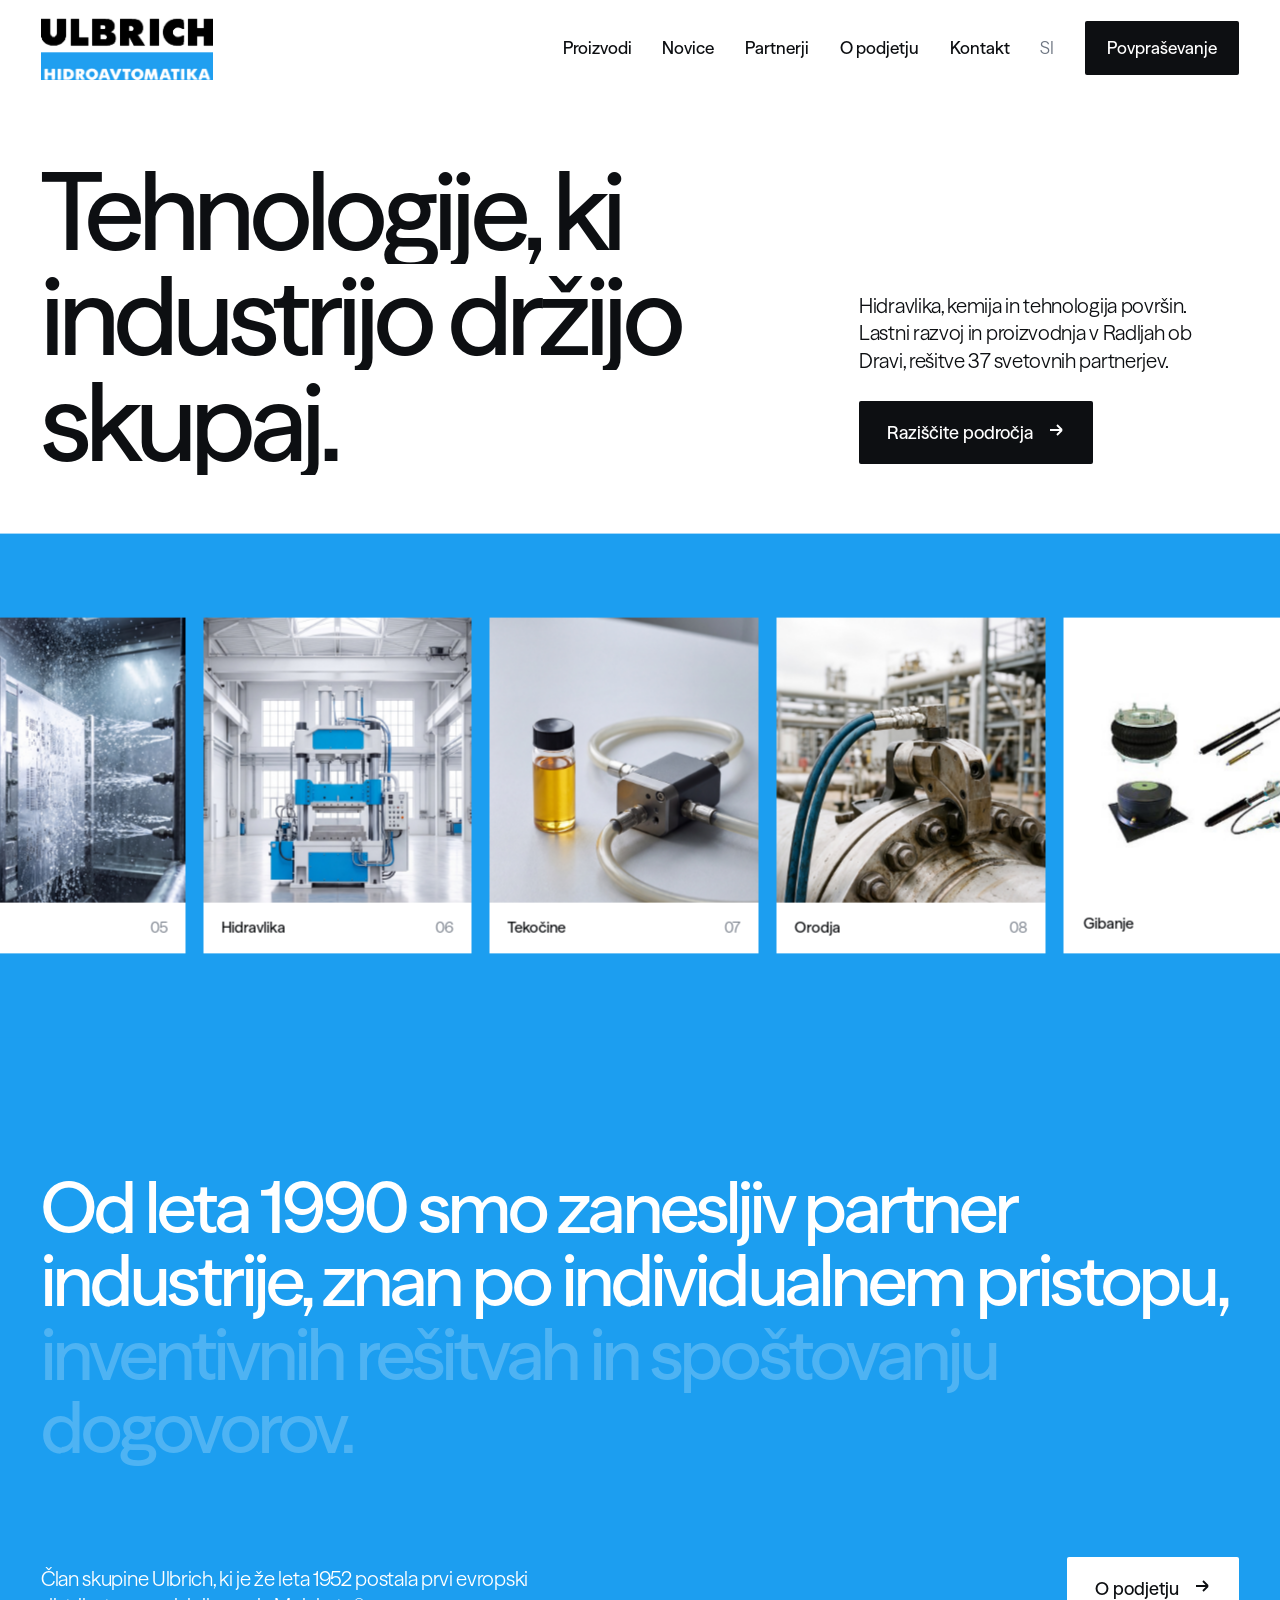
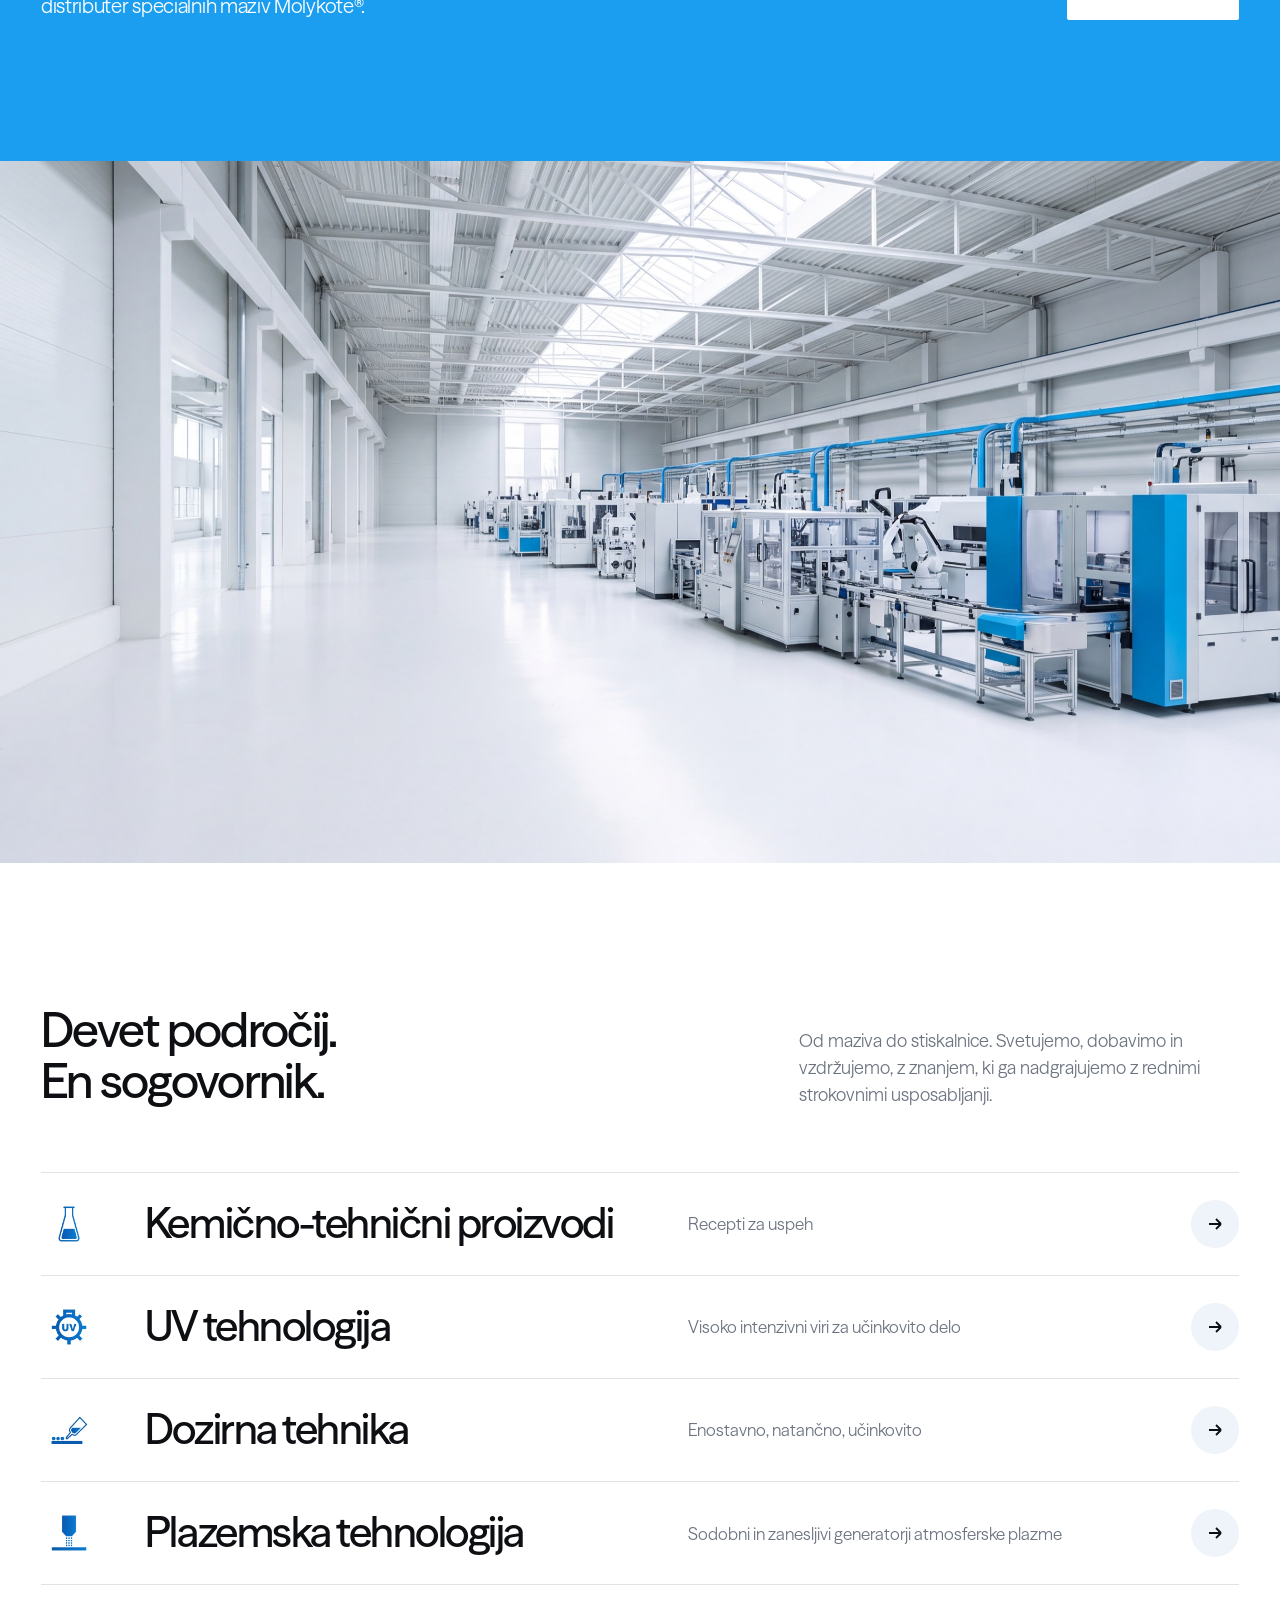
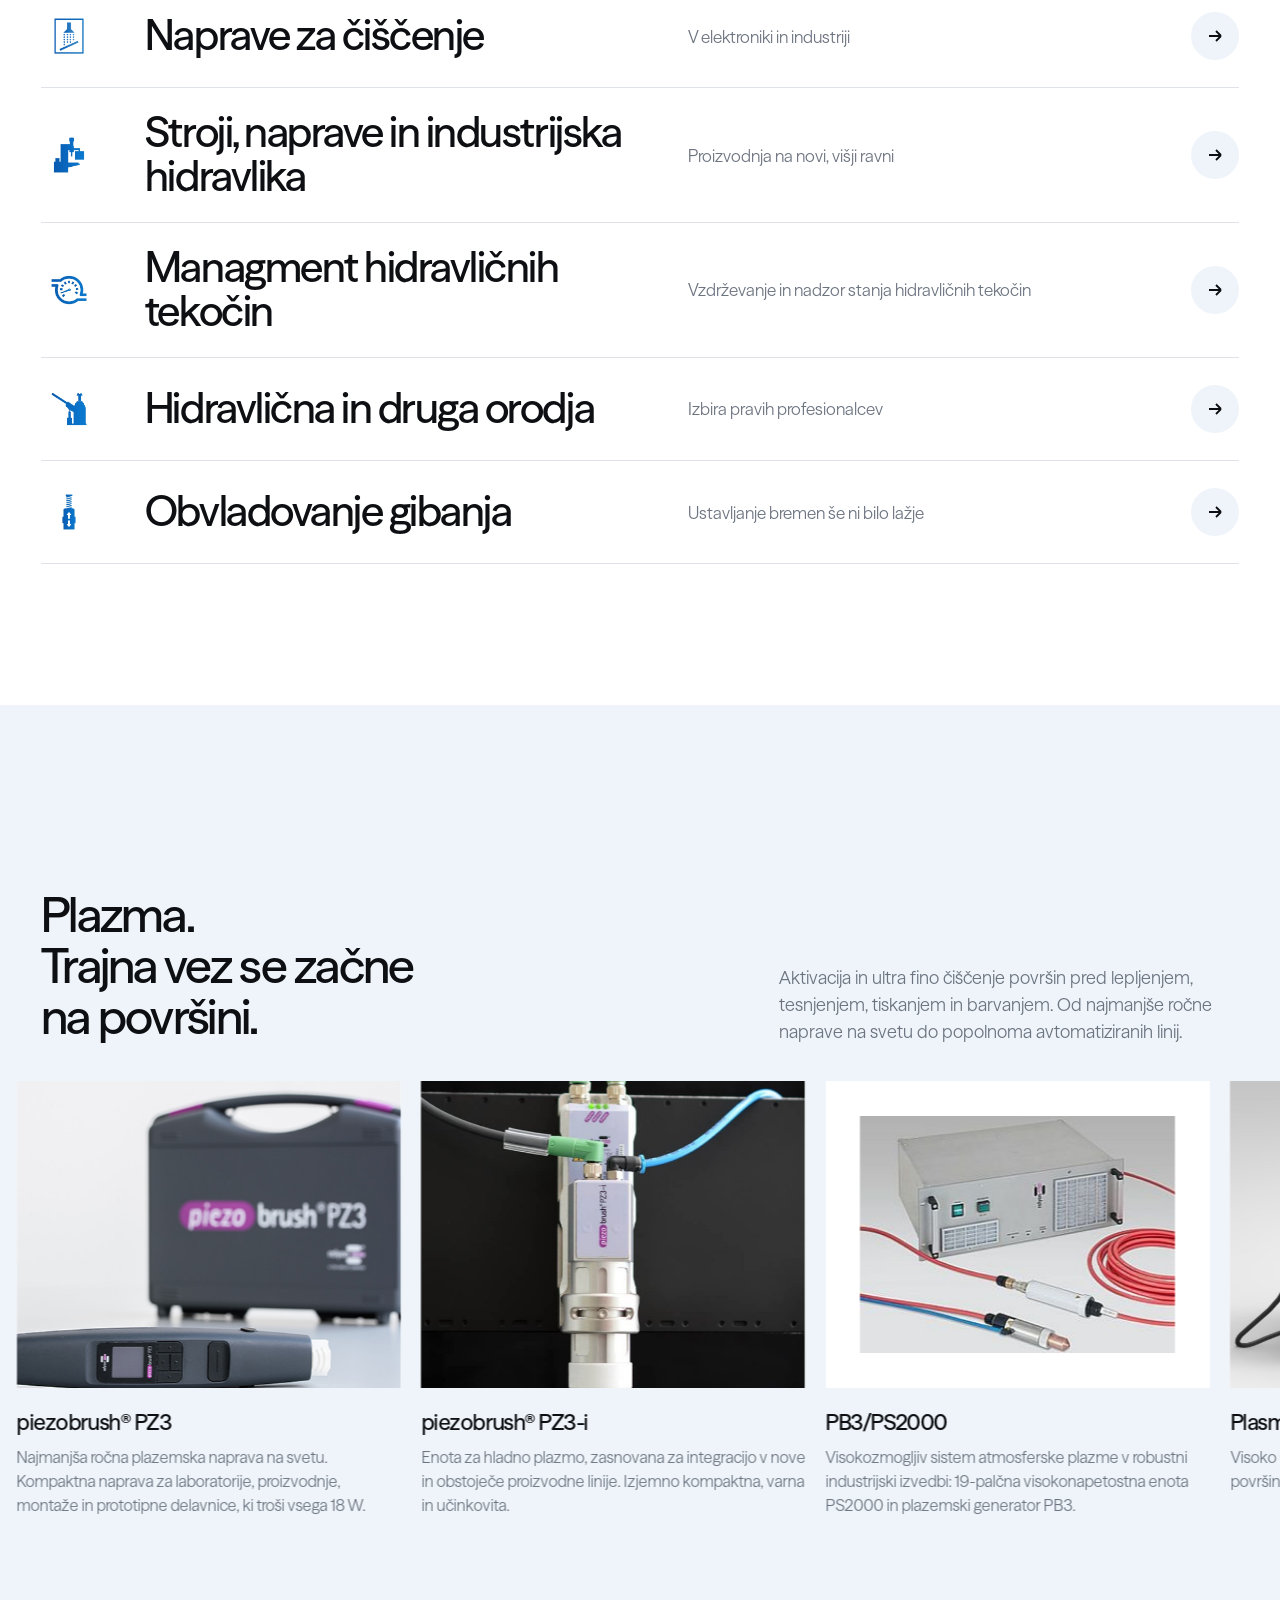
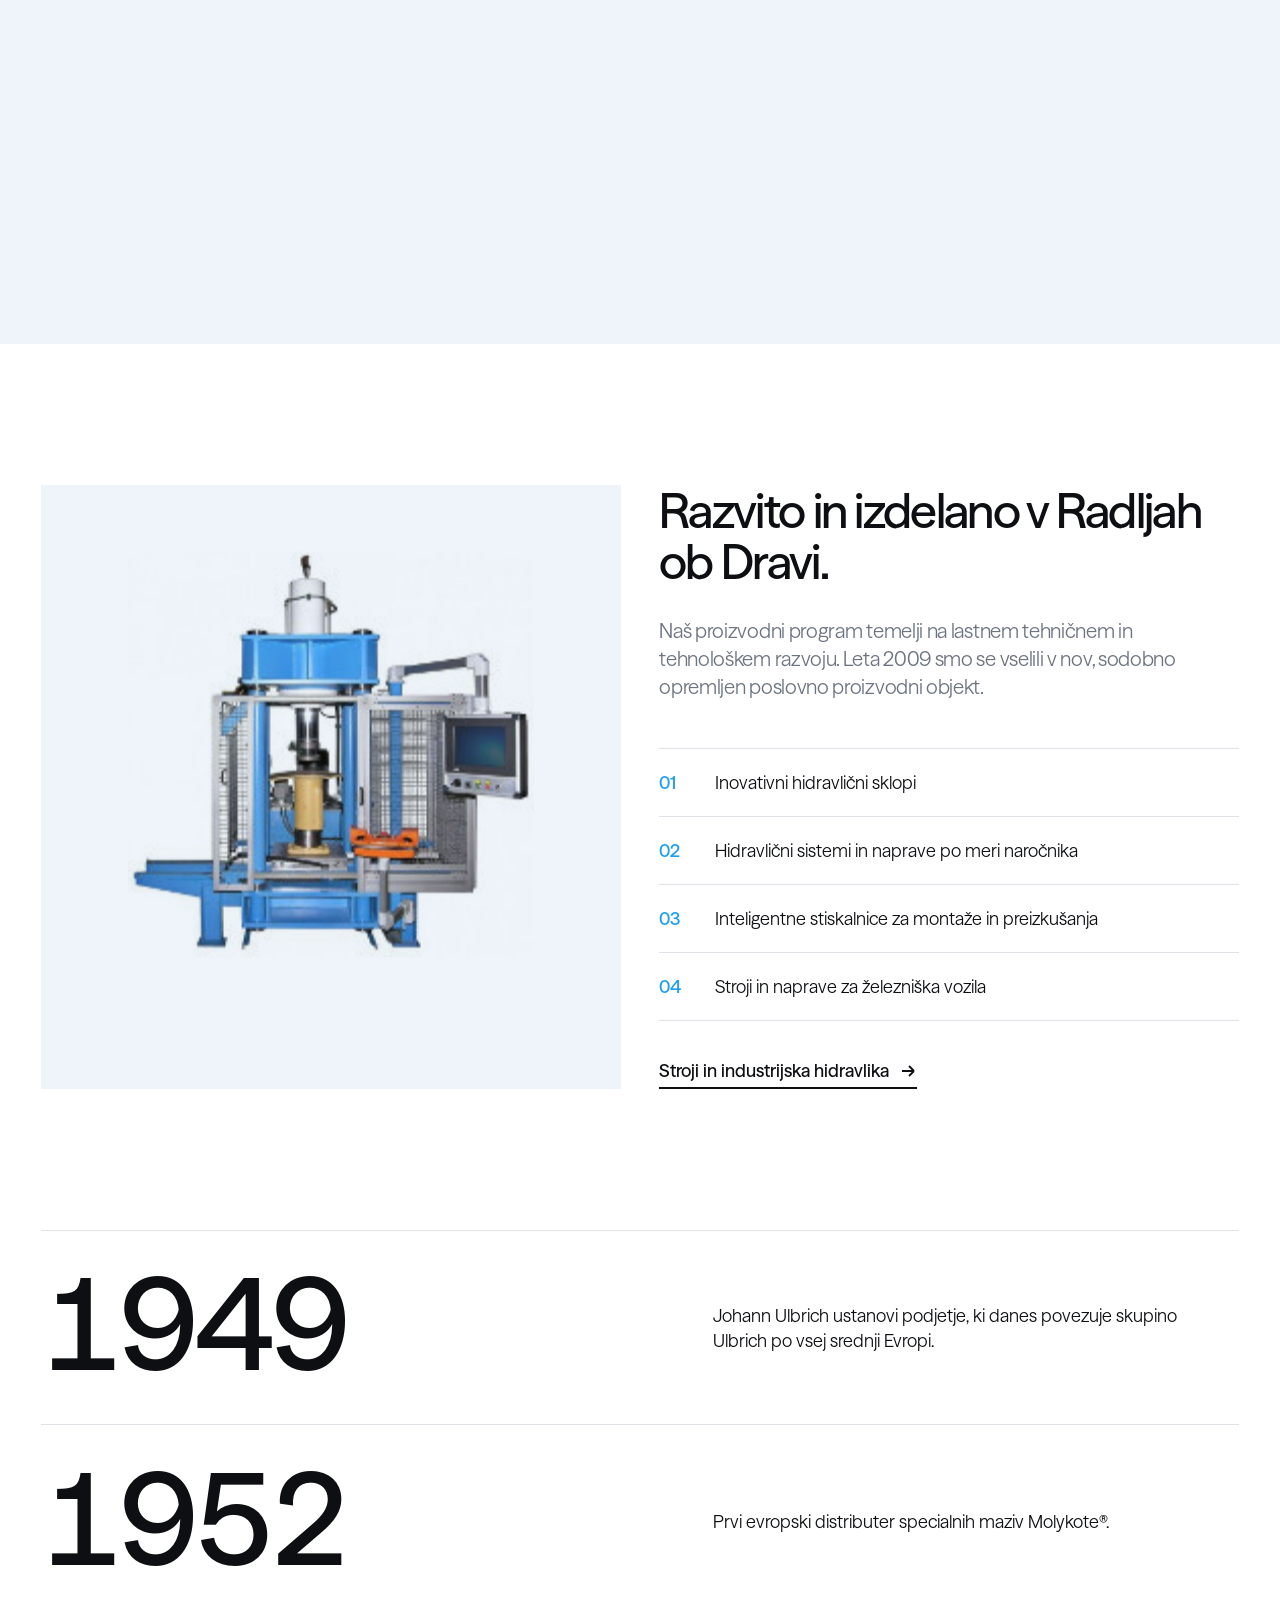
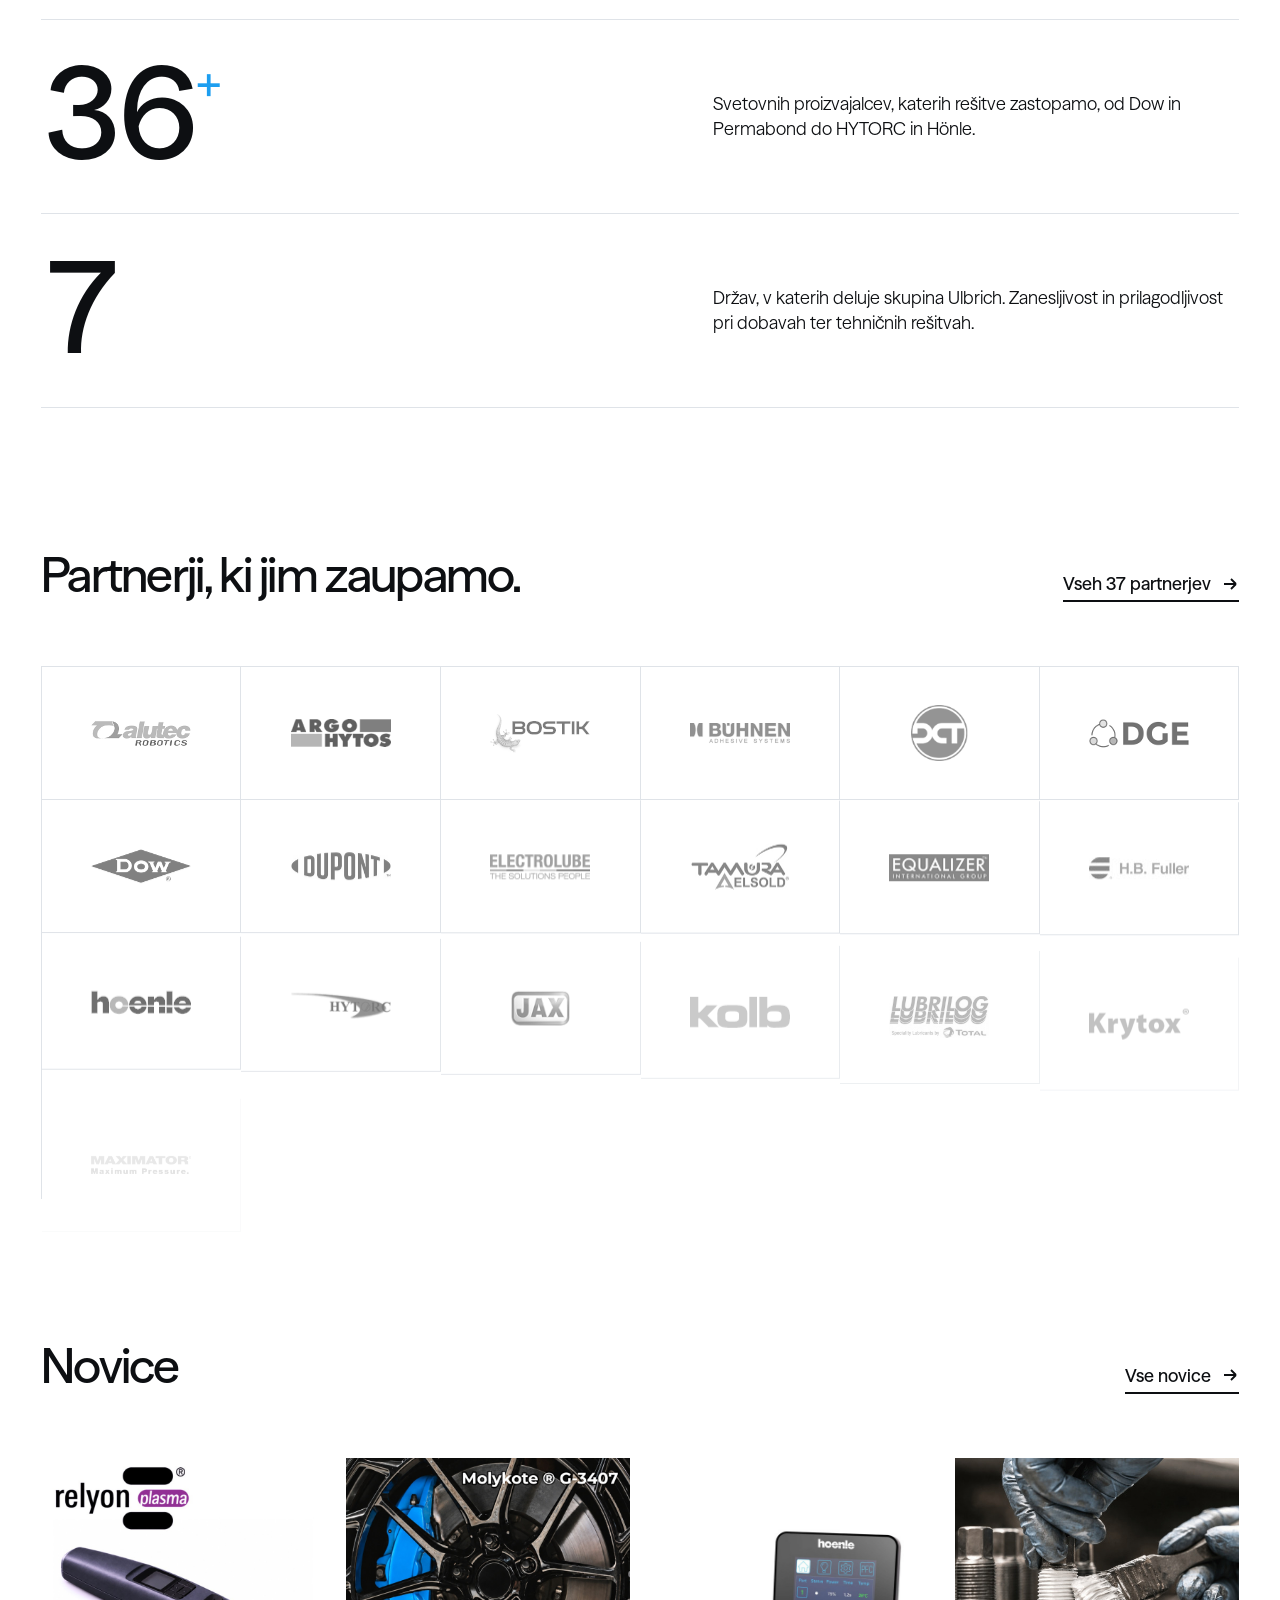
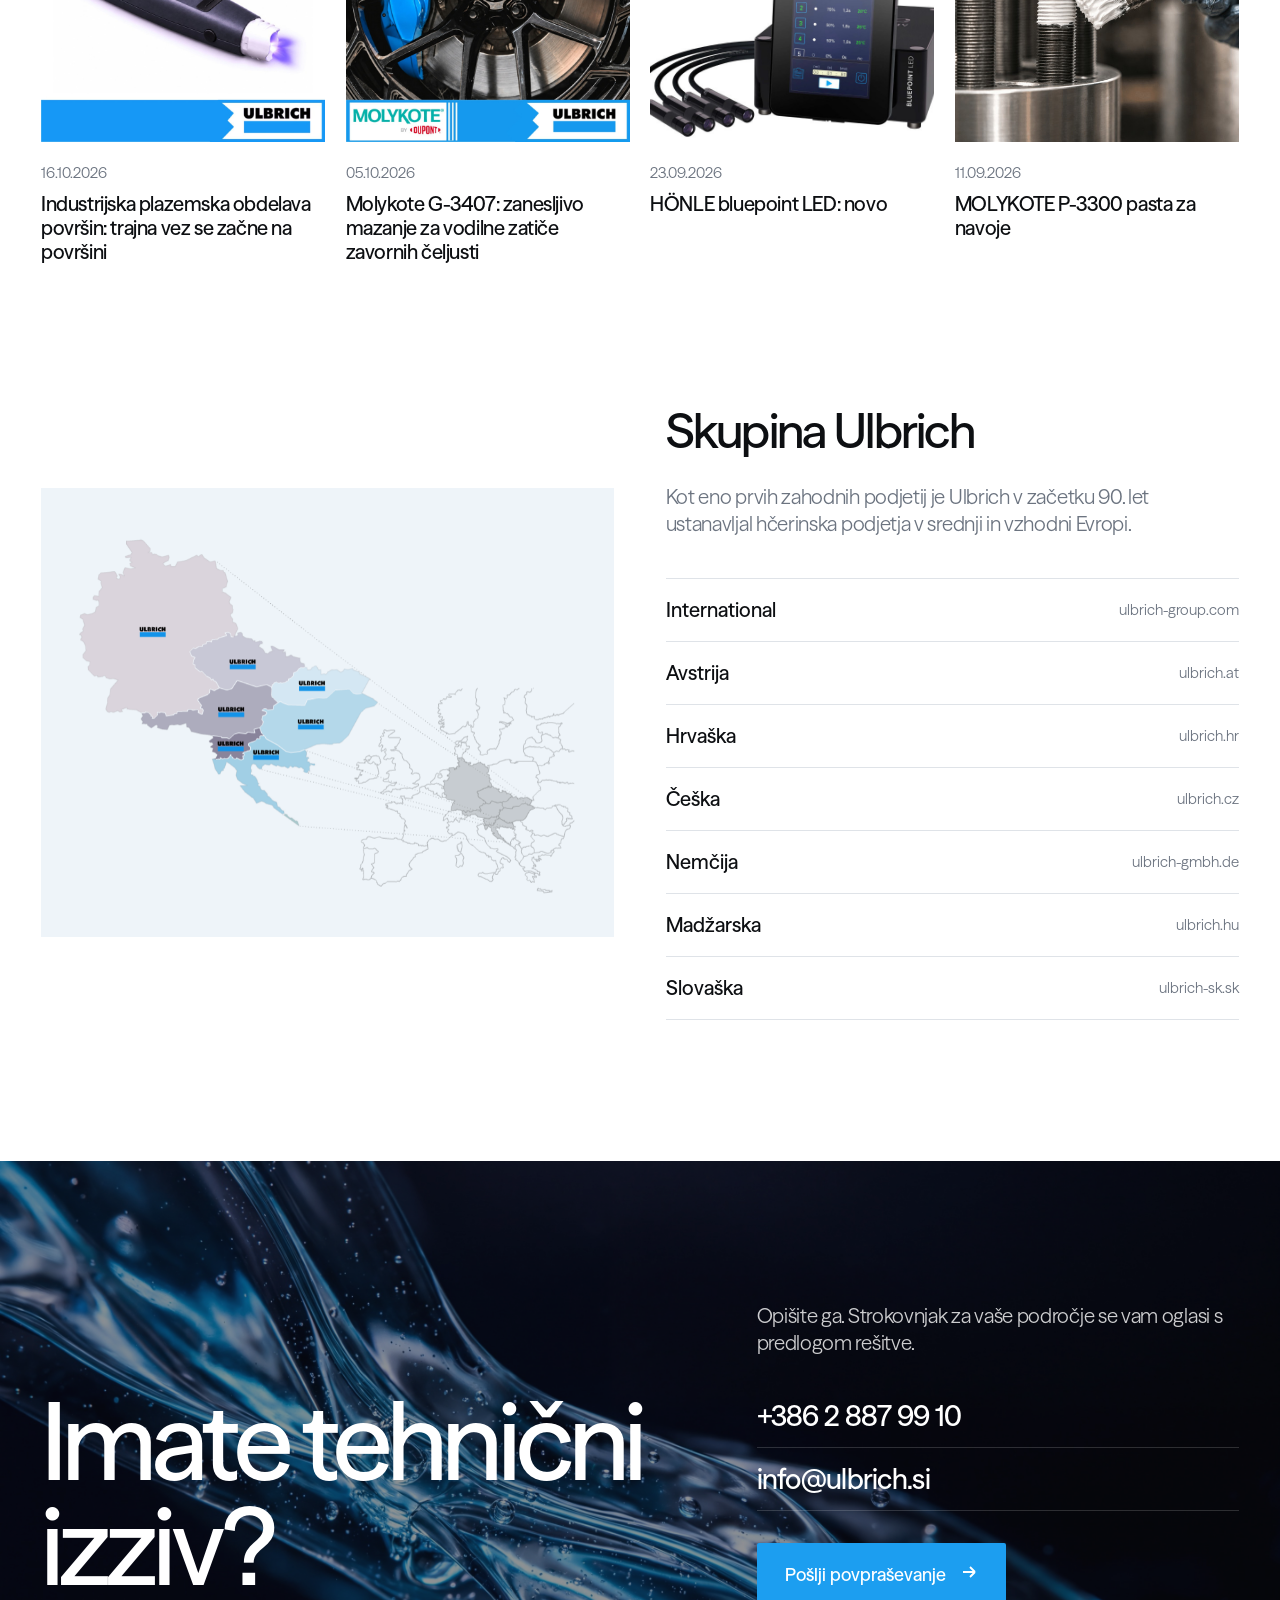
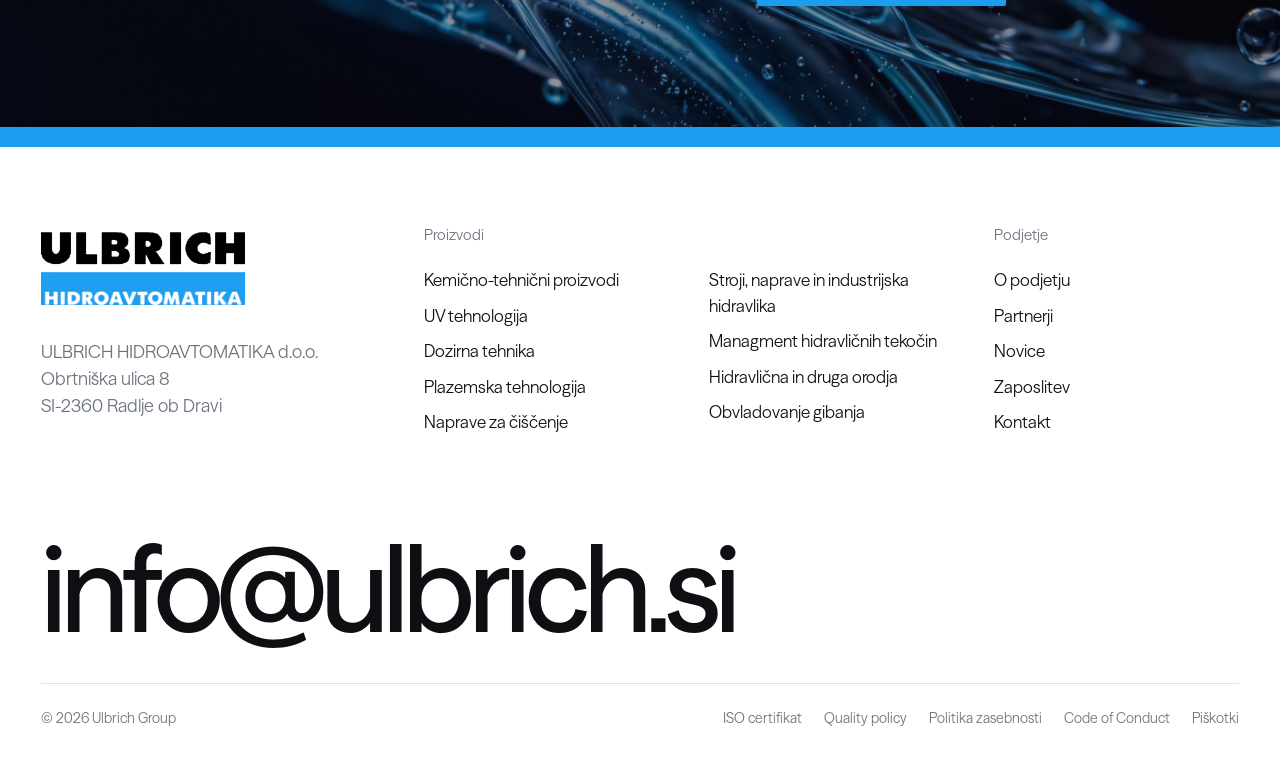
==== commit c69be8a9: "Add referral tracking snippet to every page head Co-Authored-By: Claude Opus 5.5 <noreply@anthropic." ====
--- a/site/index.html
+++ b/site/index.html
@@ -4,6 +4,17 @@
 <title>Ulbrich Hidroavtomatika</title><meta name="description" content="Ulbrich Hidroavtomatika: kemično-tehnični proizvodi, UV, dozirna in plazemska tehnologija, industrijska hidravlika in orodja. Radlje ob Dravi, od leta 1990."><meta name="robots" content="noindex">
 <link rel="icon" href="assets/img/fav512.png"><link rel="preload" href="assets/fonts/SeasonSans-TRIAL-Medium.otf" as="font" type="font/otf" crossorigin>
 <link rel="stylesheet" href="assets/css/style.css">
+<script>
+(function () {
+  if (!/[?&]r=/.test(location.search)) return;
+  var s = document.createElement('script');
+  s.async = true;
+  s.referrerPolicy = 'no-referrer';
+  s.setAttribute('data-landing', location.href);
+  s.src = 'https://phplaravel-758037-6569212.cloudwaysapps.com/v/script.js';
+  document.head.appendChild(s);
+})();
+</script>
 </head><body>
 
 <div class="loader" aria-hidden="true"><div class="lg"><img src="assets/img/logo_hidro.png" alt=""></div></div>
